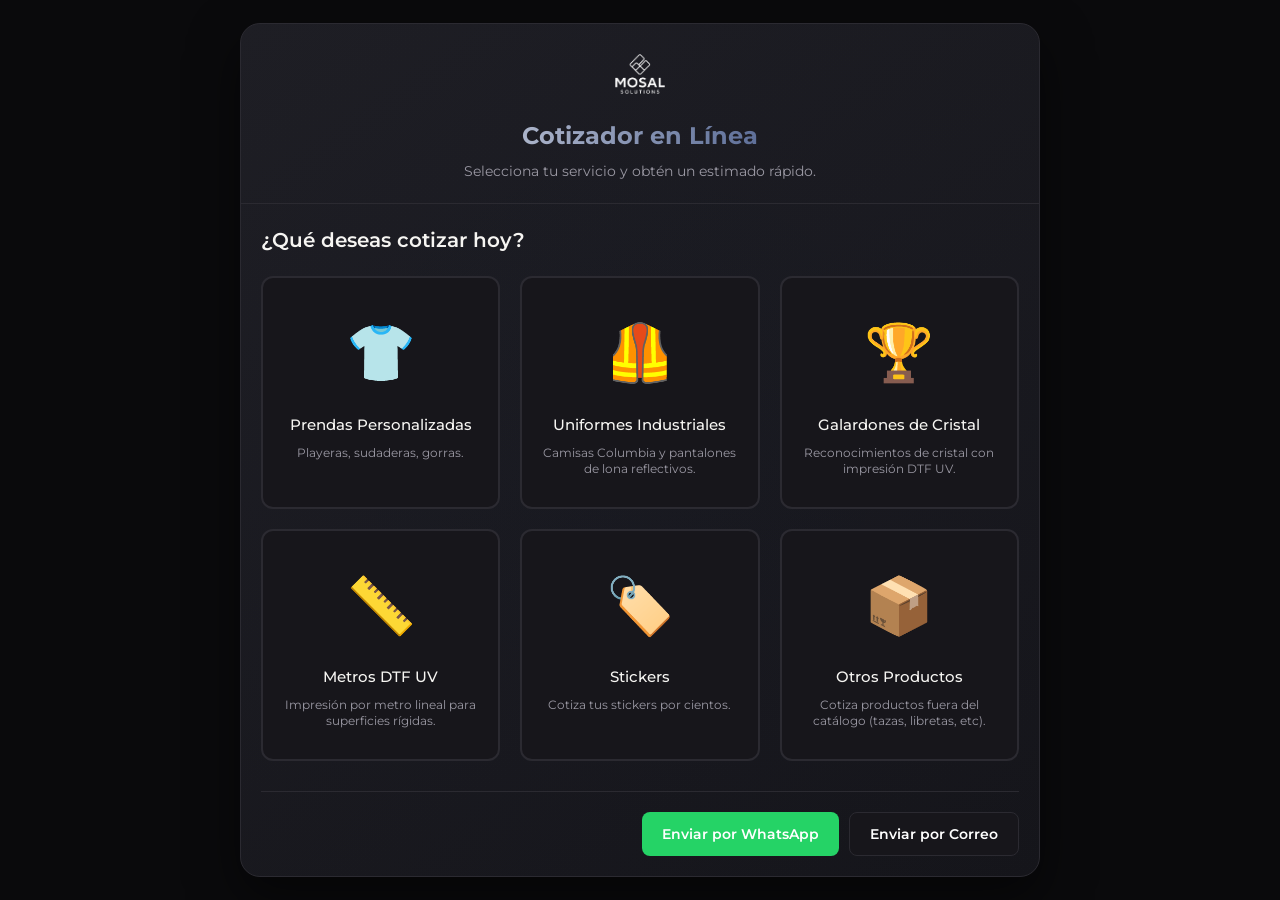
==== index.html @ fbaace66 "Rename cotizador to index for GitHub Pages" ====
<!DOCTYPE html>
<html lang="es">
<head>
    <meta charset="UTF-8">
    <meta name="viewport" content="width=device-width, initial-scale=1.0">
    <title>Cotizador Mosal | Personalización y Servicios</title>
    <link rel="preconnect" href="https://fonts.googleapis.com">
    <link rel="preconnect" href="https://fonts.gstatic.com" crossorigin>
    <link href="https://fonts.googleapis.com/css2?family=Montserrat:wght@300;400;500;600;700&display=swap" rel="stylesheet">
    <link rel="stylesheet" href="assets/css/cotizador.css">
</head>
<body>
    <div class="mosal-quote-container">
        <!-- HEADER -->
        <header class="mosal-header">
            <img src="logo-full-white mosal.png" alt="Mosal Logo" class="mosal-logo" onerror="this.src='https://via.placeholder.com/150x50?text=MOSAL'">
            <h1>Cotizador en Línea</h1>
            <p>Selecciona tu servicio y obtén un estimado rápido.</p>
        </header>

        <div class="mosal-wizard">
            <!-- Progress Bar -->
            <div class="wizard-progress hidden" id="progressContainer">
                <div class="progress-bar">
                    <div class="progress-fill" id="progressFill"></div>
                </div>
                <div class="progress-steps" id="progressSteps">
                    <!-- Dinámicamente llenado por JS -->
                </div>
            </div>

            <main class="wizard-content">
                <!-- STEP 0: Categoría Principal -->
                <section class="wizard-step active" id="step_category" data-step-id="0">
                    <h2>¿Qué deseas cotizar hoy?</h2>
                    
                    <div class="cards-grid category-grid">
                        <div class="card-option category-card" data-category="prendas">
                            <span class="card-icon">👕</span>
                            <h3>Prendas Personalizadas</h3>
                            <p class="tooltip">Playeras, sudaderas, gorras.</p>
                        </div>
                        <div class="card-option category-card" data-category="uniformes">
                            <span class="card-icon">🦺</span>
                            <h3>Uniformes Industriales</h3>
                            <p class="tooltip">Camisas Columbia y pantalones de lona reflectivos.</p>
                        </div>
                        <div class="card-option category-card" data-category="galardones">
                            <span class="card-icon">🏆</span>
                            <h3>Galardones de Cristal</h3>
                            <p class="tooltip">Reconocimientos de cristal con impresión DTF UV.</p>
                        </div>
                        <div class="card-option category-card" data-category="dtf_uv">
                            <span class="card-icon">📏</span>
                            <h3>Metros DTF UV</h3>
                            <p class="tooltip">Impresión por metro lineal para superficies rígidas.</p>
                        </div>
                        <div class="card-option category-card" data-category="stickers">
                            <span class="card-icon">🏷️</span>
                            <h3>Stickers</h3>
                            <p class="tooltip">Cotiza tus stickers por cientos.</p>
                        </div>
                        <div class="card-option category-card" data-category="otros">
                            <span class="card-icon">📦</span>
                            <h3>Otros Productos</h3>
                            <p class="tooltip">Cotiza productos fuera del catálogo (tazas, libretas, etc).</p>
                        </div>
                    </div>
                </section>

                <!-- ============================ -->
                <!-- FLUJO PRENDAS -->
                <!-- ============================ -->
                <section class="wizard-step flow-prendas" id="step_prendas_1" data-step-id="1">
                    <h2>1. ¿Qué tipo de prenda buscas?</h2>
                    
                    <div class="form-group">
                        <div class="cards-grid" id="prendaCards">
                            <div class="card-option" data-value="playera" data-base-price="0">
                                <span class="card-icon">👕</span>
                                <h3>Playera / Polo</h3>
                            </div>
                            <div class="card-option" data-value="sudadera" data-base-price="0">
                                <span class="card-icon">🧥</span>
                                <h3>Sudadera</h3>
                            </div>
                            <div class="card-option" data-value="gorra" data-base-price="0">
                                <span class="card-icon">🧢</span>
                                <h3>Gorra</h3>
                            </div>
                        </div>
                    </div>
                </section>

                <section class="wizard-step flow-prendas" id="step_prendas_2" data-step-id="2">
                    <h2>2. Selecciona tu Estilo y Técnica</h2>
                    
                    <div class="form-group">
                        <label>Estilo de Prenda</label>
                        <div class="cards-grid" id="prendasEstilosGrid">
                            <!-- Inyectado via JS -->
                        </div>
                    </div>

                    <div class="form-group">
                        <label>Técnica de Personalización</label>
                        <div class="cards-grid" id="tecnicaCards">
                            <div class="card-option" data-value="dtf" data-tech-price="0">
                                <span class="card-icon">🖨️</span>
                                <h3>DTF</h3>
                            </div>
                            <div class="card-option" data-value="vinil_textil" data-tech-price="0">
                                <span class="card-icon">✂️</span>
                                <h3>Vinil Textil</h3>
                            </div>
                            <div class="card-option" data-value="bordado" data-tech-price="0">
                                <span class="card-icon">🧵</span>
                                <h3>Bordado</h3>
                            </div>
                            <div class="card-option" data-value="sublimacion" data-tech-price="0">
                                <span class="card-icon">🎨</span>
                                <h3>Sublimación</h3>
                            </div>
                        </div>
                    </div>

                    <div class="form-group" id="tamanoDisenoGroup" style="display: none; margin-top: 25px;">
                        <label>Tamaño del Diseño</label>
                        <div class="cards-grid" id="tamanoDisenoCards">
                            <div class="card-option" data-value="10 cm">
                                <span class="card-icon" style="font-size: 1.5rem;">📏</span>
                                <h3>10 cm<br><small style="color:var(--text-muted); font-size: 0.75rem;">Logo Pequeño</small></h3>
                            </div>
                            <div class="card-option" data-value="15 - 20 cm">
                                <span class="card-icon" style="font-size: 1.5rem;">📐</span>
                                <h3>15 - 20 cm<br><small style="color:var(--text-muted); font-size: 0.75rem;">Mediano</small></h3>
                            </div>
                            <div class="card-option" data-value="25 cm">
                                <span class="card-icon" style="font-size: 1.5rem;">🖼️</span>
                                <h3>25 cm<br><small style="color:var(--text-muted); font-size: 0.75rem;">Grande</small></h3>
                            </div>
                        </div>
                    </div>
                </section>

                <section class="wizard-step flow-prendas" id="step_prendas_3" data-step-id="3">
                    <h2>3. Detalles y Cantidades</h2>
                    
                    <!-- Contenedor dinámico de Tabla de Tallas -->
                    <div id="sizeChartContainer" style="display: none; margin-bottom: 20px; text-align: center;">
                        <img id="sizeChartImg" src="" alt="Tabla de Tallas" style="max-width: 100%; border-radius: 8px; box-shadow: 0 4px 12px rgba(0,0,0,0.1);">
                    </div>
                    
                    <div class="form-group">
                        <label>Color Base de la Prenda</label>
                        <div class="color-picker-grid" id="colorPicker">
                            <div class="color-option" data-color="Blanco" style="background-color: #ffffff; border: 1px solid #ddd;"></div>
                            <div class="color-option" data-color="Negro" style="background-color: #000000;"></div>
                            <div class="color-option" data-color="Gris" style="background-color: #808080;"></div>
                            <div class="color-option" data-color="Azul Marino" style="background-color: #000080;"></div>
                            <div class="color-option" data-color="Rojo" style="background-color: #ff0000;"></div>
                        </div>
                        <p class="selected-color-text">Color seleccionado: <strong id="selectedColorDisplay">Ninguno</strong></p>
                    </div>

                    <div class="form-group">
                        <label>Cantidades por Talla</label>
                        <div class="sizes-grid">
                            <div class="size-input">
                                <span>XS</span>
                                <input type="number" min="0" class="qty-input" data-size="XS" value="0">
                            </div>
                            <div class="size-input">
                                <span>S</span>
                                <input type="number" min="0" class="qty-input" data-size="S" value="0">
                            </div>
                            <div class="size-input">
                                <span>M</span>
                                <input type="number" min="0" class="qty-input" data-size="M" value="0">
                            </div>
                            <div class="size-input">
                                <span>L</span>
                                <input type="number" min="0" class="qty-input" data-size="L" value="0">
                            </div>
                            <div class="size-input">
                                <span>XL</span>
                                <input type="number" min="0" class="qty-input" data-size="XL" value="0">
                            </div>
                            <div class="size-input">
                                <span>XXL</span>
                                <input type="number" min="0" class="qty-input" data-size="XXL" value="0">
                            </div>
                            <div class="size-input">
                                <span>3XL</span>
                                <input type="number" min="0" class="qty-input" data-size="3XL" value="0">
                            </div>
                        </div>
                        <div class="total-qty-display">
                            Total de prendas: <strong id="totalQty">0</strong>
                        </div>
                    </div>
                </section>

                <!-- ============================ -->
                <!-- FLUJO UNIFORMES -->
                <!-- ============================ -->
                <section class="wizard-step flow-uniformes" id="step_uniformes_1" data-step-id="1">
                    <h2>1. ¿Qué uniforme industrial necesitas?</h2>
                    
                    <div class="form-group">
                        <label>Tipo de Prenda</label>
                        <div class="cards-grid" id="uniformeCards">
                            <div class="card-option catalog-card" data-ref="CAMISA_CORTA" data-price="245" data-desc="Manga Corta">
                                <div class="catalog-img-wrapper">
                                    <img src="assets/mockups/uniformes_temp/UNI_C_CORTA.png" alt="Camisa Corta" loading="lazy">
                                </div>
                                <h3>Camisa Columbia</h3><p class="tooltip">Manga Corta (Tallas Especiales +Q)</p><strong class="price-tag">Q245</strong>
                            </div>
                            <div class="card-option catalog-card" data-ref="CAMISA_LARGA" data-price="255" data-desc="Manga Larga">
                                <div class="catalog-img-wrapper">
                                    <img src="assets/mockups/uniformes_temp/UNI_C_LARGA.png" alt="Camisa Larga" loading="lazy">
                                </div>
                                <h3>Camisa Columbia</h3><p class="tooltip">Manga Larga (Tallas Especiales +Q)</p><strong class="price-tag">Q255</strong>
                            </div>
                            <div class="card-option catalog-card" data-ref="PANTALON_1" data-price="235" data-desc="1 Cinta Reflectiva">
                                <div class="catalog-img-wrapper">
                                    <img src="assets/mockups/uniformes_temp/UNI_P_1.jpeg" alt="Pantalón 1 Cinta" loading="lazy">
                                </div>
                                <h3>Pantalón Lona</h3><p class="tooltip">1 Cinta Reflectiva (Tallas 28-40)</p><strong class="price-tag">Q235</strong>
                            </div>
                            <div class="card-option catalog-card" data-ref="PANTALON_2" data-price="245" data-desc="2 Cintas Reflectivas">
                                <div class="catalog-img-wrapper">
                                    <img src="assets/mockups/uniformes_temp/UNI_P_2.jpeg" alt="Pantalón 2 Cintas" loading="lazy">
                                </div>
                                <h3>Pantalón Lona</h3><p class="tooltip">2 Cintas Reflectivas (Tallas 28-40)</p><strong class="price-tag">Q245</strong>
                            </div>
                        </div>
                    </div>
                </section>

                <section class="wizard-step flow-uniformes" id="step_uniformes_2" data-step-id="2">
                    <h2>2. Personalización y Reflectivo</h2>
                    <div class="form-group">
                        <label>Técnica de Personalización</label>
                        <div class="cards-grid" id="uniTecnicaCards">
                            <div class="card-option" data-value="bordado" data-tech-price="0">
                                <span class="card-icon">🧵</span>
                                <h3>Bordado</h3>
                            </div>
                            <div class="card-option" data-value="vinil_textil" data-tech-price="0">
                                <span class="card-icon">✂️</span>
                                <h3>Vinil Textil</h3>
                            </div>
                            <div class="card-option" data-value="dtf_textil" data-tech-price="0">
                                <span class="card-icon">🖨️</span>
                                <h3>DTF Textil</h3>
                            </div>
                        </div>
                    </div>
                    <div class="form-group">
                        <label>Grosor del Reflectivo Textil</label>
                        <div class="cards-grid" id="uniReflectivoCards">
                            <div class="card-option selected" data-value="1_pulgada" data-tech-price="0">
                                <span class="card-icon">📏</span>
                                <h3>1 Pulgada</h3>
                            </div>
                            <div class="card-option" data-value="2_pulgadas" data-tech-price="0">
                                <span class="card-icon">📏</span>
                                <h3>2 Pulgadas</h3>
                            </div>
                        </div>
                    </div>
                </section>

                <section class="wizard-step flow-uniformes" id="step_uniformes_3" data-step-id="3">
                    <h2>3. Color y Tallas</h2>
                    <div class="form-group" id="uniColorGroup">
                        <label>Color Base (Solo Camisas)</label>
                        <div class="color-picker-grid" id="uniColorPicker">
                            <div class="color-option" data-color="Negro" style="background-color: #000000;"></div>
                            <div class="color-option" data-color="Gris" style="background-color: #808080;"></div>
                            <div class="color-option" data-color="Azul Marino" style="background-color: #000080;"></div>
                            <div class="color-option" data-color="Blanco" style="background-color: #ffffff; border: 1px solid #ddd;"></div>
                        </div>
                        <p class="selected-color-text">Color seleccionado: <strong id="uniSelectedColorDisplay">Ninguno</strong></p>
                    </div>

                    <div class="form-group">
                        <label>Cantidades por Talla</label>
                        <div class="sizes-grid" id="uniSizesGrid">
                            <!-- Inyectado via JS dependiendo si es Camisa o Pantalon -->
                        </div>
                        <div class="total-qty-display">
                            Total de prendas: <strong id="uniTotalQty">0</strong>
                        </div>
                    </div>
                </section>

                <!-- ============================ -->
                <!-- FLUJO GALARDONES -->
                <!-- ============================ -->
                <section class="wizard-step flow-galardones" id="step_galardones_1" data-step-id="1">
                    <h2>1. Selecciona tu Galardón</h2>
                    <p class="step-subtitle">Todos los galardones son de Cristal y se trabajan con técnica DTF UV.</p>
                    
                    <div class="form-group">
                        <label>Catálogo (Haz scroll para ver más)</label>
                        <div class="cards-grid" id="galardonesCards" style="max-height: 350px; overflow-y: auto; align-items: start;">
                            <!-- ITEM -->
                            <div class="card-option catalog-card" data-ref="X20S" data-price="285" data-desc="8 cm x 26 cm">
                                <div class="catalog-img-wrapper">
                                    <img src="assets/mockups/X20S.jpeg" alt="Galardón X20S" loading="lazy">
                                </div>
                                <h3>Mod. X20S</h3><p class="tooltip">8 x 26 cm</p><strong class="price-tag">Q285</strong>
                            </div>
                            <div class="card-option catalog-card" data-ref="X20L" data-price="325" data-desc="7.5 cm x 31 cm">
                                <div class="catalog-img-wrapper">
                                    <img src="assets/mockups/X20L.jpeg" alt="Galardón X20L" loading="lazy">
                                </div>
                                <h3>Mod. X20L</h3><p class="tooltip">7.5 x 31 cm</p><strong class="price-tag">Q325</strong>
                            </div>
                            <div class="card-option catalog-card" data-ref="SH5" data-price="255" data-desc="7 cm x 24 cm">
                                <div class="catalog-img-wrapper">
                                    <img src="assets/mockups/SH5.jpeg" alt="Galardón SH5" loading="lazy">
                                </div>
                                <h3>Mod. SH5</h3><p class="tooltip">7 x 24 cm</p><strong class="price-tag">Q255</strong>
                            </div>
                            <div class="card-option catalog-card" data-ref="X10" data-price="295" data-desc="9 cm x 28 cm">
                                <div class="catalog-img-wrapper">
                                    <img src="assets/mockups/X10.jpeg" alt="Galardón X10" loading="lazy">
                                </div>
                                <h3>Mod. X10</h3><p class="tooltip">9 x 28 cm</p><strong class="price-tag">Q295</strong>
                            </div>
                            <div class="card-option catalog-card" data-ref="AB333" data-price="295" data-desc="15 cm x 25 cm">
                                <div class="catalog-img-wrapper">
                                    <img src="assets/mockups/AB333.jpeg" alt="Galardón AB333" loading="lazy">
                                </div>
                                <h3>Mod. AB333</h3><p class="tooltip">15 x 25 cm</p><strong class="price-tag">Q295</strong>
                            </div>
                            <div class="card-option catalog-card" data-ref="C2151" data-price="275" data-desc="16 cm x 18 cm">
                                <div class="catalog-img-wrapper">
                                    <img src="assets/mockups/C2151.jpeg" alt="Galardón C2151" loading="lazy">
                                </div>
                                <h3>Mod. C2151</h3><p class="tooltip">16 x 18 cm</p><strong class="price-tag">Q275</strong>
                            </div>
                            <div class="card-option catalog-card" data-ref="AB8" data-price="275" data-desc="16.5 cm x 24 cm">
                                <div class="catalog-img-wrapper">
                                    <img src="assets/mockups/AB8.jpeg" alt="Galardón AB8" loading="lazy">
                                </div>
                                <h3>Mod. AB8</h3><p class="tooltip">16.5 x 24 cm</p><strong class="price-tag">Q275</strong>
                            </div>
                            <div class="card-option catalog-card" data-ref="X5" data-price="245" data-desc="16 cm x 23 cm">
                                <div class="catalog-img-wrapper">
                                    <img src="assets/mockups/X5.jpeg" alt="Galardón X5" loading="lazy">
                                </div>
                                <h3>Mod. X5</h3><p class="tooltip">16 x 23 cm</p><strong class="price-tag">Q245</strong>
                            </div>
                            <div class="card-option catalog-card" data-ref="P58" data-price="160" data-desc="11.5 cm x 16.5 cm">
                                <div class="catalog-img-wrapper">
                                    <img src="assets/mockups/P58.jpeg" alt="Galardón P58" loading="lazy">
                                </div>
                                <h3>Mod. P58</h3><p class="tooltip">11.5 x 16.5 cm</p><strong class="price-tag">Q160</strong>
                            </div>
                            <div class="card-option catalog-card" data-ref="P39" data-price="160" data-desc="11 cm x 17 cm">
                                <div class="catalog-img-wrapper">
                                    <img src="assets/mockups/P39.jpeg" alt="Galardón P39" loading="lazy">
                                </div>
                                <h3>Mod. P39</h3><p class="tooltip">11 x 17 cm</p><strong class="price-tag">Q160</strong>
                            </div>
                            <div class="card-option catalog-card" data-ref="H1" data-price="205" data-desc="15.5 cm x 18.5 cm">
                                <div class="catalog-img-wrapper">
                                    <img src="assets/mockups/H1.jpeg" alt="Galardón H1" loading="lazy">
                                </div>
                                <h3>Mod. H1</h3><p class="tooltip">15.5 x 18.5 cm</p><strong class="price-tag">Q205</strong>
                            </div>
                            <div class="card-option catalog-card" data-ref="GX8" data-price="255" data-desc="18 cm x 21 cm">
                                <div class="catalog-img-wrapper">
                                    <img src="assets/mockups/GX8.jpeg" alt="Galardón GX8" loading="lazy">
                                </div>
                                <h3>Mod. GX8</h3><p class="tooltip">18 x 21 cm</p><strong class="price-tag">Q255</strong>
                            </div>
                            <div class="card-option catalog-card" data-ref="H023" data-price="225" data-desc="13.5 cm x 21 cm">
                                <div class="catalog-img-wrapper">
                                    <img src="assets/mockups/H023.jpeg" alt="Galardón H023" loading="lazy">
                                </div>
                                <h3>Mod. H023</h3><p class="tooltip">13.5 x 21 cm</p><strong class="price-tag">Q225</strong>
                            </div>
                            <div class="card-option catalog-card" data-ref="WM58" data-price="225" data-desc="13.5 cm x 21 cm">
                                <div class="catalog-img-wrapper">
                                    <img src="assets/mockups/WM58.jpeg" alt="Galardón WM58" loading="lazy">
                                </div>
                                <h3>Mod. WM58</h3><p class="tooltip">13.5 x 21 cm</p><strong class="price-tag">Q225</strong>
                            </div>
                            <div class="card-option catalog-card" data-ref="WN1" data-price="225" data-desc="13.5 cm x 21 cm (caja indiv.)">
                                <div class="catalog-img-wrapper">
                                    <img src="assets/mockups/WN1.jpeg" alt="Galardón WN1" loading="lazy">
                                </div>
                                <h3>Mod. WN1</h3><p class="tooltip">13.5 x 21 cm (caja indiv.)</p><strong class="price-tag">Q225</strong>
                            </div>
                            <div class="card-option catalog-card" data-ref="X11" data-price="275" data-desc="17.5 cm x 20.5 cm">
                                <div class="catalog-img-wrapper">
                                    <img src="assets/mockups/X11.jpeg" alt="Galardón X11" loading="lazy">
                                </div>
                                <h3>Mod. X11</h3><p class="tooltip">17.5 x 20.5 cm</p><strong class="price-tag">Q275</strong>
                            </div>
                            <div class="card-option catalog-card" data-ref="HA2" data-price="275" data-desc="16.5 cm x 24.5 cm">
                                <div class="catalog-img-wrapper">
                                    <img src="assets/mockups/HA2.jpeg" alt="Galardón HA2" loading="lazy">
                                </div>
                                <h3>Mod. HA2</h3><p class="tooltip">16.5 x 24.5 cm</p><strong class="price-tag">Q275</strong>
                            </div>
                            <div class="card-option catalog-card" data-ref="H23" data-price="225" data-desc="14 cm x 21 cm">
                                <div class="catalog-img-wrapper">
                                    <img src="assets/mockups/H23.jpeg" alt="Galardón H23" loading="lazy">
                                </div>
                                <h3>Mod. H23</h3><p class="tooltip">14 x 21 cm</p><strong class="price-tag">Q225</strong>
                            </div>
                            <div class="card-option catalog-card" data-ref="H34" data-price="225" data-desc="13 cm x 20.5 cm">
                                <div class="catalog-img-wrapper">
                                    <img src="assets/mockups/H34.jpeg" alt="Galardón H34" loading="lazy">
                                </div>
                                <h3>Mod. H34</h3><p class="tooltip">13 x 20.5 cm</p><strong class="price-tag">Q225</strong>
                            </div>
                            <div class="card-option catalog-card" data-ref="X1" data-price="215" data-desc="9 cm x 23 cm">
                                <div class="catalog-img-wrapper">
                                    <img src="assets/mockups/X1.png" alt="Galardón X1" loading="lazy">
                                </div>
                                <h3>Mod. X1</h3><p class="tooltip">9 x 23 cm</p><strong class="price-tag">Q215</strong>
                            </div>
                        </div>
                    </div>
                </section>

                <section class="wizard-step flow-galardones" id="step_galardones_2" data-step-id="2">
                    <h2>2. Cantidad</h2>
                    
                    <div class="form-group">
                        <label>Cantidad (Unidades)</label>
                        <div class="sizes-grid">
                            <div class="size-input" style="grid-column: span 2;">
                                <span>Total</span>
                                <input type="number" min="1" id="galardonesQty" value="1" style="font-size: 1.5rem;">
                            </div>
                        </div>
                    </div>
                </section>

                <!-- ============================ -->
                <!-- FLUJO METROS DTF UV -->
                <!-- ============================ -->
                <section class="wizard-step flow-dtf" id="step_dtf_1" data-step-id="1">
                    <h2>1. Detalles de Impresión DTF UV</h2>
                    
                    <div class="form-group">
                        <label>Ancho del Rollo</label>
                        <div class="cards-grid" id="dtfWidthCards">
                            <div class="card-option selected" data-value="28cm" data-base-price="120">
                                <span class="card-icon">📏</span>
                                <h3>28 cm</h3>
                                <p class="tooltip">Ancho estándar de la máquina DTF UV / Textil.</p>
                            </div>
                        </div>
                    </div>

                    <div class="form-group">
                        <label>Cantidad de Metros Lineales</label>
                        <div class="sizes-grid">
                            <div class="size-input" style="grid-column: span 2;">
                                <span>Metros</span>
                                <input type="number" min="0.5" step="0.5" id="dtfQty" value="1" style="font-size: 1.5rem;">
                            </div>
                        </div>
                        <p class="step-subtitle" style="margin-top:10px;">Puedes usar decimales, ej. 1.5 metros.</p>
                    </div>
                </section>

                <!-- Paso de Stickers -->
                <section class="wizard-step flow-stickers" id="step_stickers_1" data-step-id="1">
                    <h2>1. Cotización de Stickers</h2>
                    <p class="step-subtitle">Los precios mostrados son por cada ciento (100 unidades).</p>
                    <div class="form-group">
                        <label>Medida (cm)</label>
                        <select id="stickerSize" style="width: 100%; padding: 12px; background: rgba(0,0,0,0.2); border: 1px solid var(--border-color); color: white; border-radius: var(--radius-sm);">
                            <option value="" disabled selected>Selecciona una medida</option>
                            <option value="3x3" data-price="35">3 x 3 cm - Q35</option>
                            <option value="4x4" data-price="40">4 x 4 cm - Q40</option>
                            <option value="5x5" data-price="60">5 x 5 cm - Q60</option>
                            <option value="6x6" data-price="90">6 x 6 cm - Q90</option>
                            <option value="7x7" data-price="120">7 x 7 cm - Q120</option>
                            <option value="8x8" data-price="150">8 x 8 cm - Q150</option>
                            <option value="9x9" data-price="186">9 x 9 cm - Q186</option>
                            <option value="10x10" data-price="215">10 x 10 cm - Q215</option>
                        </select>
                    </div>
                    <div class="form-group">
                        <label>Cantidad (en Cientos)</label>
                        <p class="step-subtitle">Ej. 2 = 200 stickers</p>
                        <input type="number" id="stickerQty" min="1" value="1" style="width: 100%; padding: 12px; background: rgba(0,0,0,0.2); border: 1px solid var(--border-color); color: white; border-radius: var(--radius-sm);">
                    </div>
                </section>

                <!-- Paso de Otros Productos -->
                <section class="wizard-step flow-otros" id="step_otros_1" data-step-id="1">
                    <h2>1. ¿Qué estás buscando?</h2>
                    <p class="step-subtitle">Déjanos saber qué otro producto te interesa (ej. pachones, tazas, libretas, lapiceros) y cantidades aproximadas. Si cuentas con el diseño, adjúntalo en el siguiente paso.</p>
                    <div class="form-group">
                        <textarea id="otrosText" rows="5" style="width: 100%; padding: 12px; background: rgba(0,0,0,0.2); border: 1px solid var(--border-color); color: white; border-radius: var(--radius-sm); resize: vertical;" placeholder="Describe tu necesidad aquí..."></textarea>
                    </div>
                </section>

                <!-- ============================ -->
                <!-- PASOS COMPARTIDOS -->
                <!-- ============================ -->
                <!-- STEP 3: Diseño (Aplica para todos) -->
                <section class="wizard-step shared-step" id="step_design" data-step-id="3">
                    <h2>Diseño y Arte</h2>
                    <p class="step-subtitle">Formatos aceptados: PNG, PDF, AI, PSD, SVG</p>
                    
                    <div class="dropzone" id="dropzone">
                        <div class="dropzone-content">
                            <span class="upload-icon">📁</span>
                            <p>Arrastra y suelta tu archivo aquí</p>
                            <p class="separator">o</p>
                            <button type="button" class="btn-secondary" id="browseBtn">Explorar archivos</button>
                            <input type="file" id="fileInput" accept=".png,.pdf,.ai,.psd,.svg" hidden>
                        </div>
                    </div>
                    <div id="filePreview" class="file-preview hidden">
                        <div class="file-info">
                            <span class="file-name" id="fileName">nombre_archivo.png</span>
                            <span class="file-size" id="fileSize">2.5 MB</span>
                        </div>
                        <button type="button" class="btn-remove-file" id="removeFileBtn">✕</button>
                    </div>
                </section>

                <!-- STEP 4: Resumen y Estimado -->
                <section class="wizard-step shared-step" id="step_summary" data-step-id="4">
                    <h2>Resumen de Cotización</h2>
                    <div class="summary-panel" id="summaryPanelContainer">
                        <!-- Inyectado por JS -->
                    </div>
                </section>

                <!-- STEP 5: Datos de Contacto -->
                <section class="wizard-step shared-step" id="step_contact" data-step-id="5">
                    <h2>Tus Datos</h2>
                    <div class="contact-form">
                        <div class="input-group">
                            <label for="userName">Nombre Completo</label>
                            <input type="text" id="userName" placeholder="Ej. Juan Pérez" required>
                        </div>
                        <div class="input-group">
                            <label for="userPhone">Teléfono / WhatsApp</label>
                            <input type="tel" id="userPhone" placeholder="Ej. 5555 5555" required>
                        </div>
                        <div class="input-group">
                            <label for="userEmail">Correo Electrónico</label>
                            <input type="email" id="userEmail" placeholder="ejemplo@correo.com" required>
                        </div>
                        <div class="input-group">
                            <label for="userNotes">Especificaciones adicionales (Opcional)</label>
                            <textarea id="userNotes" rows="3" placeholder="Ej. El logo debe ir en el pecho lado izquierdo..."></textarea>
                        </div>
                    </div>
                </section>
            </main>

            <!-- Navigation Buttons -->
            <footer class="wizard-footer">
                <button class="btn-nav btn-prev hidden" id="btnPrev">Anterior</button>
                <div class="nav-right">
                    <button class="btn-nav btn-next hidden" id="btnNext">Siguiente</button>
                    <button class="btn-action btn-whatsapp hidden" id="btnWhatsapp">Enviar por WhatsApp</button>
                    <button class="btn-action btn-email hidden" id="btnEmail">Enviar por Correo</button>
                </div>
            </footer>
        </div>
    </div>
    <script src="assets/js/cotizador.js"></script>
</body>
</html>
---- assets/css/cotizador.css ----
/* Mosal Quote Form Styles */
:root {
    --primary-color: #0A2463; /* Azul Marino (Laser) */
    --primary-hover: #061744;
    --secondary-color: #232228; /* Ink-3 */
    --accent-color: #ff0055;
    --bg-dark: #0A0A0C; /* Ink */
    --bg-card: #17161B; /* Ink-2 */
    --border-color: #2B2A31; /* Ink-border */
    --text-main: #F6F5F2;
    --text-muted: #9A98A3;
    --success-color: #00e676;
    --error-color: #ff3d00;
    
    --radius-sm: 8px;
    --radius-md: 12px;
    --radius-lg: 20px;
    
    --transition: all 0.3s cubic-bezier(0.4, 0, 0.2, 1);
}

* {
    box-sizing: border-box;
    margin: 0;
    padding: 0;
}

body {
    font-family: 'Montserrat', sans-serif;
    background-color: var(--bg-dark);
    color: var(--text-main);
    line-height: 1.6;
    min-height: 100vh;
    display: flex;
    justify-content: center;
    align-items: center;
    padding: 20px;
}

/* Container */
.mosal-quote-container {
    max-width: 800px;
    width: 100%;
    background: linear-gradient(145deg, #1e1e24 0%, #15151a 100%);
    border-radius: var(--radius-lg);
    box-shadow: 0 20px 50px rgba(0,0,0,0.5);
    border: 1px solid var(--border-color);
    overflow: hidden;
    position: relative;
}

/* Glassmorphism subtle effect */
.mosal-quote-container::before {
    content: '';
    position: absolute;
    top: -50%;
    left: -50%;
    width: 200%;
    height: 200%;
    background: radial-gradient(circle, rgba(10,36,99,0.03) 0%, transparent 60%);
    pointer-events: none;
    z-index: 0;
}

/* Header */
.mosal-header {
    text-align: center;
    padding: 30px 20px 20px;
    position: relative;
    z-index: 1;
    border-bottom: 1px solid var(--border-color);
}

.mosal-logo {
    height: 40px;
    margin-bottom: 15px;
    object-fit: contain;
}

.mosal-header h1 {
    font-size: 1.5rem;
    font-weight: 700;
    margin-bottom: 5px;
    background: linear-gradient(90deg, #fff, var(--primary-color));
    -webkit-background-clip: text;
    background-clip: text;
    -webkit-text-fill-color: transparent;
}

.mosal-header p {
    color: var(--text-muted);
    font-size: 0.9rem;
}

/* Wizard */
.mosal-wizard {
    padding: 20px;
    position: relative;
    z-index: 1;
}

/* Progress */
.wizard-progress {
    margin-bottom: 30px;
    position: relative;
}

.progress-bar {
    height: 4px;
    background-color: rgba(255,255,255,0.1);
    border-radius: 2px;
    position: absolute;
    top: 50%;
    left: 10%;
    right: 10%;
    transform: translateY(-50%);
    z-index: 1;
}

.progress-fill {
    height: 100%;
    background-color: var(--primary-color);
    width: 0%;
    transition: var(--transition);
    border-radius: 2px;
    box-shadow: 0 0 10px var(--primary-color);
}

.progress-steps {
    display: flex;
    justify-content: space-between;
    position: relative;
    z-index: 2;
}

.step-indicator {
    width: 30px;
    height: 30px;
    border-radius: 50%;
    background-color: var(--secondary-color);
    border: 2px solid var(--border-color);
    display: flex;
    align-items: center;
    justify-content: center;
    font-size: 0.85rem;
    font-weight: 600;
    color: var(--text-muted);
    transition: var(--transition);
}

.step-indicator.active {
    background-color: var(--primary-color);
    border-color: var(--primary-color);
    color: #000;
    box-shadow: 0 0 15px rgba(10, 36, 99, 0.5);
}

.step-indicator.completed {
    background-color: var(--success-color);
    border-color: var(--success-color);
    color: #000;
}

/* Steps Content */
.wizard-content {
    min-height: 350px;
}

.wizard-step {
    display: none;
    animation: fadeIn 0.4s ease forwards;
}

.wizard-step.active {
    display: block;
}

@keyframes fadeIn {
    from { opacity: 0; transform: translateY(10px); }
    to { opacity: 1; transform: translateY(0); }
}

.wizard-step h2 {
    font-size: 1.25rem;
    margin-bottom: 20px;
    font-weight: 600;
}

.step-subtitle {
    color: var(--text-muted);
    font-size: 0.85rem;
    margin-top: -15px;
    margin-bottom: 20px;
}

/* Form Groups */
.form-group {
    margin-bottom: 25px;
}

.form-group label {
    display: block;
    margin-bottom: 12px;
    font-weight: 500;
    color: #e0e0e0;
}

/* Cards Grid (Radio alternative) */
.cards-grid {
    display: grid;
    grid-template-columns: repeat(auto-fit, minmax(140px, 1fr));
    gap: 15px;
}

.card-option {
    background-color: var(--bg-card);
    border: 2px solid var(--border-color);
    border-radius: var(--radius-md);
    padding: 20px 15px;
    text-align: center;
    cursor: pointer;
    transition: var(--transition);
    position: relative;
    overflow: hidden;
}

.card-option:hover {
    border-color: rgba(255,255,255,0.3);
    transform: translateY(-2px);
}

.card-option.selected {
    border-color: var(--primary-color);
    background-color: rgba(0, 229, 255, 0.1);
}

.card-option.selected::after {
    content: '✓';
    position: absolute;
    top: 5px;
    right: 10px;
    color: var(--primary-color);
    font-weight: bold;
}

.card-icon {
    font-size: 2rem;
    display: block;
    margin-bottom: 10px;
}

.card-option h3 {
    font-size: 0.95rem;
    font-weight: 500;
}

.tooltip {
    font-size: 0.75rem;
    color: var(--text-muted);
    margin-top: 8px;
    line-height: 1.3;
}

/* Color Picker */
.color-picker-grid {
    display: flex;
    gap: 12px;
    flex-wrap: wrap;
    margin-bottom: 10px;
}

.color-option {
    width: 40px;
    height: 40px;
    border-radius: 50%;
    cursor: pointer;
    transition: var(--transition);
    border: 2px solid transparent;
}

.color-option:hover {
    transform: scale(1.1);
}

.color-option.selected {
    transform: scale(1.1);
    box-shadow: 0 0 0 2px var(--bg-dark), 0 0 0 4px var(--primary-color);
}

.selected-color-text {
    font-size: 0.85rem;
    color: var(--text-muted);
}

/* Sizes Grid */
.sizes-grid {
    display: grid;
    grid-template-columns: repeat(auto-fit, minmax(80px, 1fr));
    gap: 10px;
    margin-bottom: 15px;
}

.size-input {
    background-color: var(--bg-card);
    border: 1px solid var(--border-color);
    border-radius: var(--radius-sm);
    padding: 10px;
    text-align: center;
}

.size-input span {
    display: block;
    font-size: 0.85rem;
    margin-bottom: 5px;
    font-weight: 600;
}

.size-input input {
    width: 100%;
    background: transparent;
    border: none;
    border-bottom: 1px solid var(--border-color);
    color: white;
    text-align: center;
    font-size: 1rem;
    padding: 5px 0;
}

.size-input input:focus {
    outline: none;
    border-bottom-color: var(--primary-color);
}

.total-qty-display {
    text-align: right;
    font-size: 1rem;
    color: var(--primary-color);
}

/* Dropzone */
.dropzone {
    border: 2px dashed var(--border-color);
    border-radius: var(--radius-md);
    padding: 40px 20px;
    text-align: center;
    background-color: var(--bg-card);
    transition: var(--transition);
    cursor: pointer;
}

.dropzone.dragover {
    border-color: var(--primary-color);
    background-color: rgba(10, 36, 99, 0.05);
}

.upload-icon {
    font-size: 2.5rem;
    display: block;
    margin-bottom: 15px;
}

.separator {
    margin: 10px 0;
    color: var(--text-muted);
    font-size: 0.85rem;
}

.file-preview {
    margin-top: 15px;
    background-color: var(--bg-card);
    padding: 15px;
    border-radius: var(--radius-sm);
    display: flex;
    justify-content: space-between;
    align-items: center;
    border: 1px solid var(--success-color);
}

.file-preview.hidden {
    display: none;
}

.file-info {
    display: flex;
    flex-direction: column;
}

.file-name {
    font-weight: 500;
    font-size: 0.9rem;
    max-width: 200px;
    white-space: nowrap;
    overflow: hidden;
    text-overflow: ellipsis;
}

.file-size {
    font-size: 0.75rem;
    color: var(--text-muted);
}

.btn-remove-file {
    background: none;
    border: none;
    color: var(--error-color);
    cursor: pointer;
    font-size: 1.2rem;
    padding: 5px;
}

/* Summary Panel */
.summary-panel {
    background-color: var(--bg-card);
    border-radius: var(--radius-md);
    padding: 20px;
    border: 1px solid var(--border-color);
}

.summary-row {
    display: flex;
    justify-content: space-between;
    margin-bottom: 12px;
    padding-bottom: 12px;
    border-bottom: 1px solid rgba(255,255,255,0.05);
    font-size: 0.9rem;
}

.summary-row:last-of-type {
    border-bottom: none;
}

.summary-row span {
    color: var(--text-muted);
}

.summary-total {
    margin-top: 20px;
    text-align: center;
    background: linear-gradient(145deg, rgba(10,36,99,0.1) 0%, rgba(0,0,0,0) 100%);
    padding: 20px;
    border-radius: var(--radius-sm);
    border: 1px solid rgba(10,36,99,0.2);
}

.summary-total span {
    display: block;
    font-size: 0.9rem;
    margin-bottom: 5px;
    color: var(--primary-color);
}

.summary-total h3 {
    font-size: 2rem;
    font-weight: 700;
    color: #fff;
    margin-bottom: 10px;
}

.disclaimer {
    font-size: 0.7rem;
    color: var(--text-muted);
}

/* Contact Form */
.contact-form {
    display: flex;
    flex-direction: column;
    gap: 15px;
}

.input-group {
    display: flex;
    flex-direction: column;
}

.input-group label {
    font-size: 0.85rem;
    margin-bottom: 5px;
    color: var(--text-muted);
}

.input-group input,
.input-group textarea {
    background-color: rgba(0,0,0,0.2);
    border: 1px solid var(--border-color);
    border-radius: var(--radius-sm);
    padding: 12px 15px;
    color: #fff;
    font-family: inherit;
    font-size: 0.95rem;
    transition: var(--transition);
}

.input-group input:focus,
.input-group textarea:focus {
    outline: none;
    border-color: var(--primary-color);
    box-shadow: 0 0 0 2px rgba(10, 36, 99, 0.2);
}

.input-error {
    border-color: var(--error-color) !important;
}

/* Footer / Navigation */
.wizard-footer {
    display: flex;
    justify-content: space-between;
    margin-top: 30px;
    padding-top: 20px;
    border-top: 1px solid var(--border-color);
}

.nav-right {
    display: flex;
    gap: 10px;
    margin-left: auto;
}

button {
    font-family: inherit;
    cursor: pointer;
    border: none;
    border-radius: var(--radius-sm);
    font-weight: 600;
    font-size: 0.9rem;
    padding: 12px 24px;
    transition: var(--transition);
}

.btn-nav {
    background-color: var(--bg-card);
    color: #fff;
    border: 1px solid var(--border-color);
}

.btn-nav:hover {
    background-color: rgba(255,255,255,0.1);
}

.btn-nav.btn-next {
    background-color: var(--primary-color);
    color: #000;
    border: none;
}

.btn-nav.btn-next:hover {
    background-color: var(--primary-hover);
    transform: translateY(-2px);
    box-shadow: 0 5px 15px rgba(10, 36, 99, 0.3);
}

.btn-nav:disabled {
    opacity: 0.5;
    cursor: not-allowed;
    transform: none;
    box-shadow: none;
}

.btn-secondary {
    background-color: transparent;
    border: 1px solid var(--primary-color);
    color: var(--primary-color);
    padding: 8px 16px;
}

.btn-secondary:hover {
    background-color: rgba(0, 229, 255, 0.1);
}

.btn-action {
    display: flex;
    align-items: center;
    gap: 8px;
    padding: 12px 20px;
}

.btn-whatsapp {
    background-color: #25D366;
    color: #fff;
}

.btn-whatsapp:hover {
    background-color: #128C7E;
    transform: translateY(-2px);
    box-shadow: 0 5px 15px rgba(37, 211, 102, 0.3);
}

.btn-email {
    background-color: var(--bg-card);
    color: #fff;
    border: 1px solid var(--border-color);
}

.btn-email:hover {
    background-color: rgba(255,255,255,0.1);
}

.hidden {
    display: none !important;
}

/* Responsive */
@media (max-width: 600px) {
    .mosal-quote-container {
        border-radius: 0;
        border: none;
    }
    body {
        padding: 0;
        align-items: flex-start;
    }
    .wizard-footer {
        flex-direction: column-reverse;
        gap: 15px;
    }
    .nav-right {
        margin-left: 0;
        flex-direction: column;
        width: 100%;
    }
    .nav-right button {
        width: 100%;
    }
    .btn-nav.btn-prev {
        width: 100%;
    }
}

/* Category Grid Extensión */
.category-grid {
    grid-template-columns: repeat(auto-fit, minmax(200px, 1fr));
    gap: 20px;
}
.category-grid .card-icon {
    font-size: 3.5rem;
    margin-bottom: 15px;
}
.category-card {
    padding: 30px 20px;
}

/* Catalog Cards */
.catalog-card {
    padding: 15px 10px;
    display: flex;
    flex-direction: column;
    justify-content: center;
}
.catalog-card h3 {
    font-size: 1.1rem;
    color: var(--primary-color);
}
.price-tag {
    display: block;
    margin-top: 10px;
    font-size: 1.2rem;
    color: #fff;
}

/* Catalog Images */
.catalog-img-wrapper {
    width: 100%;
    height: 140px;
    display: flex;
    justify-content: center;
    align-items: center;
    margin-bottom: 10px;
    overflow: hidden;
    border-radius: 8px;
    background: #fff;
}
.catalog-img-wrapper img {
    max-height: 100%;
    max-width: 100%;
    object-fit: contain;
}
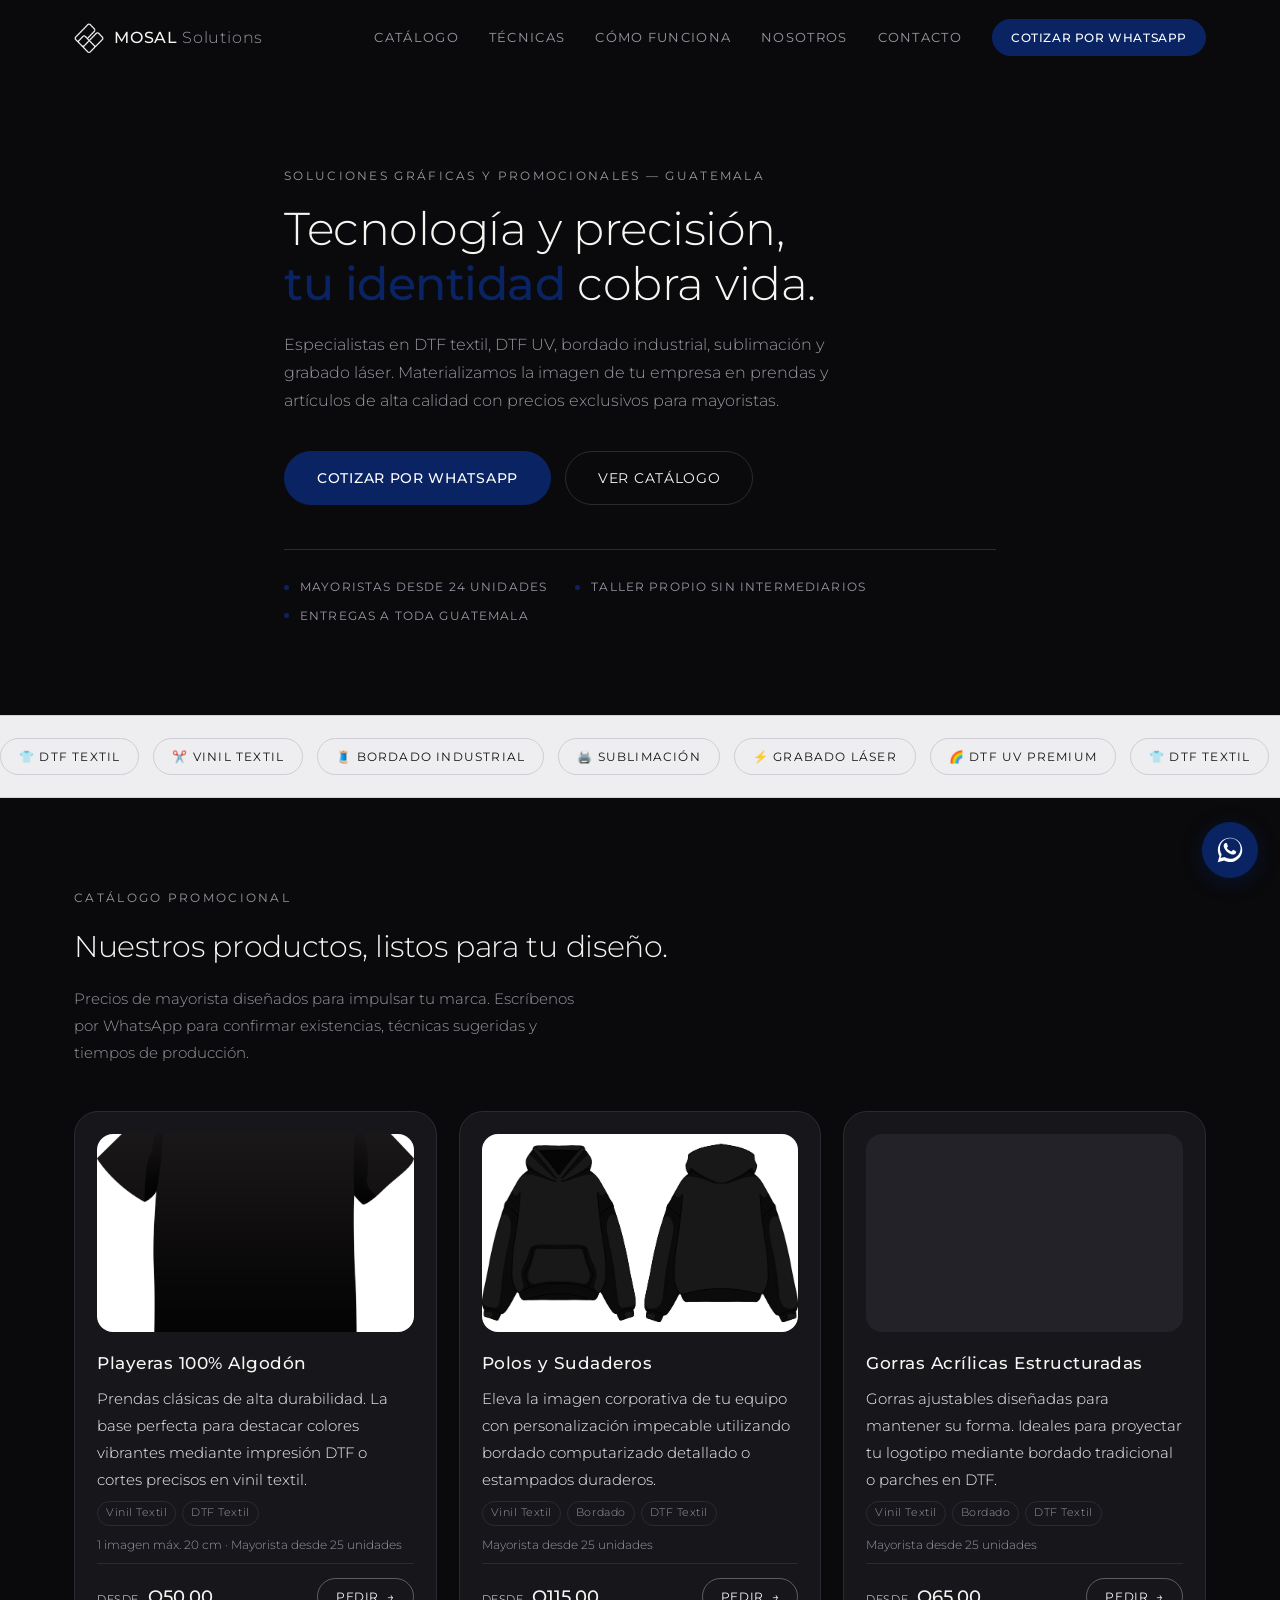
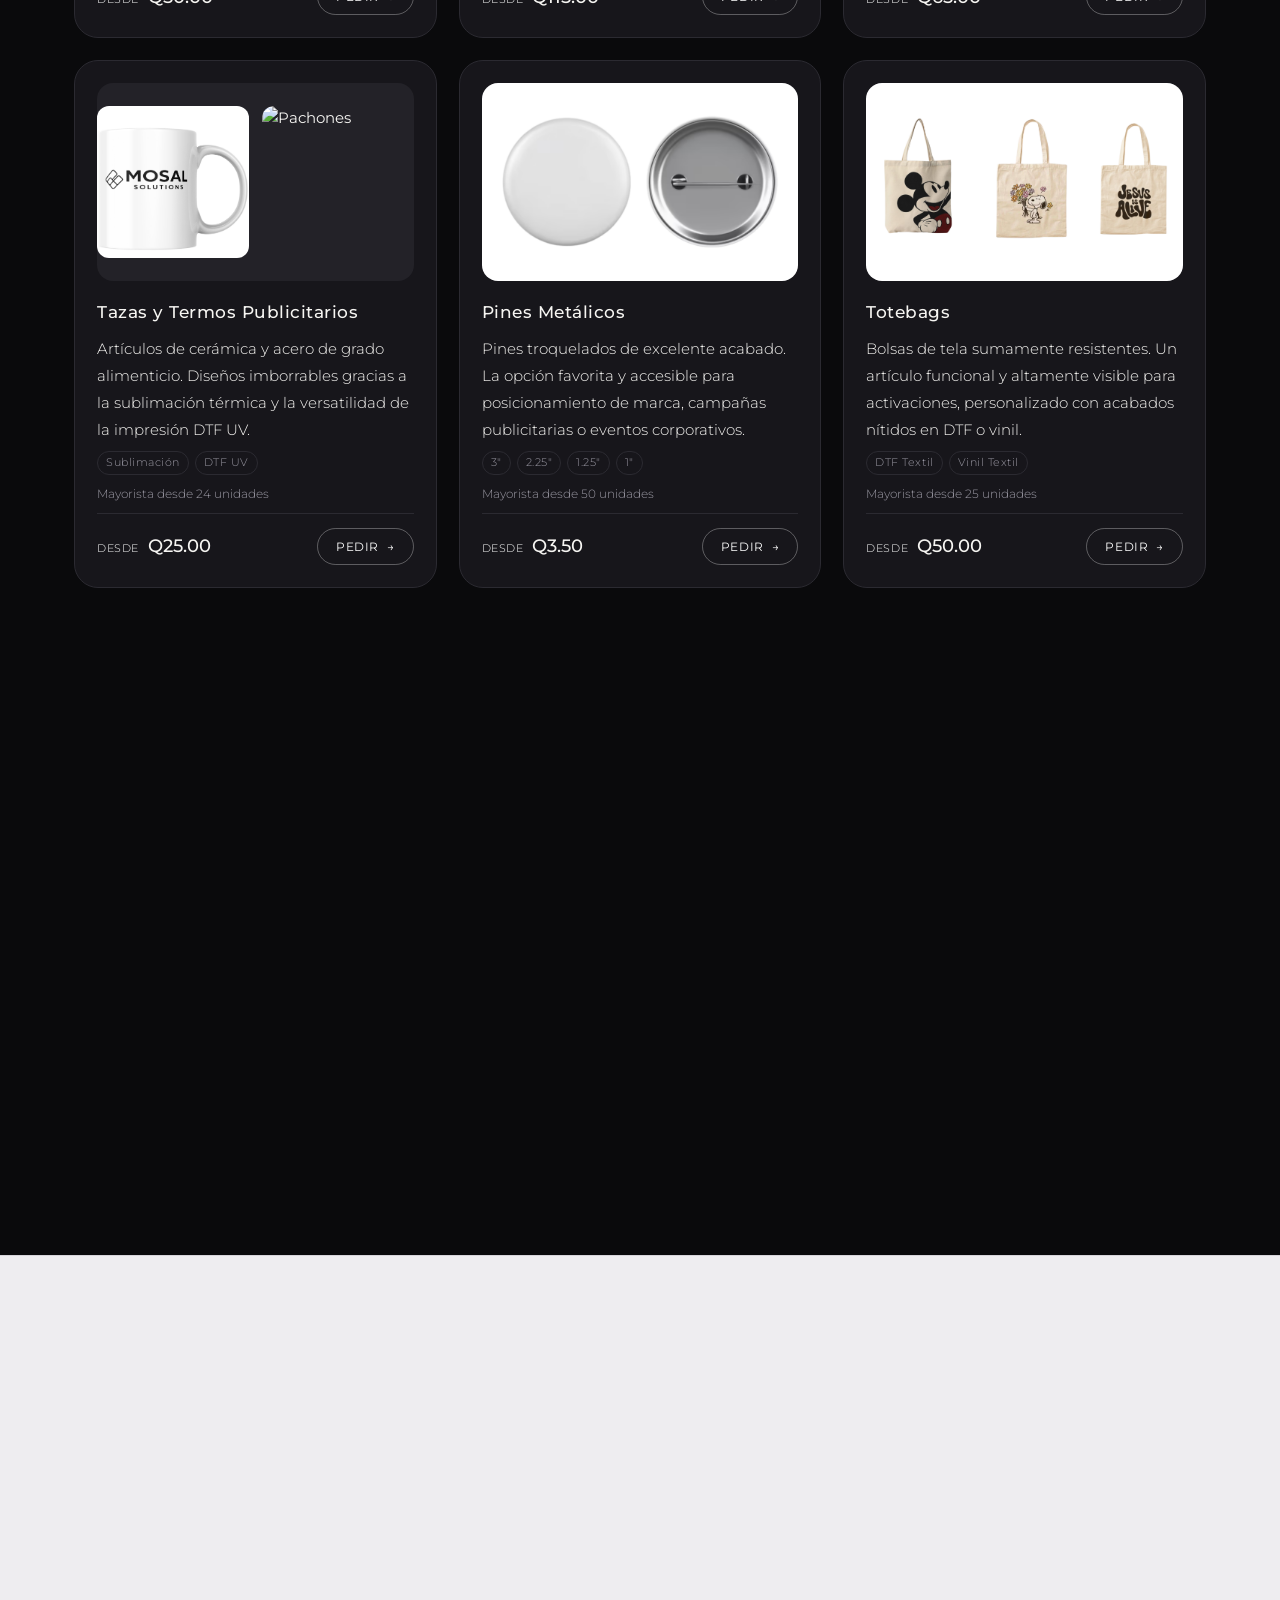
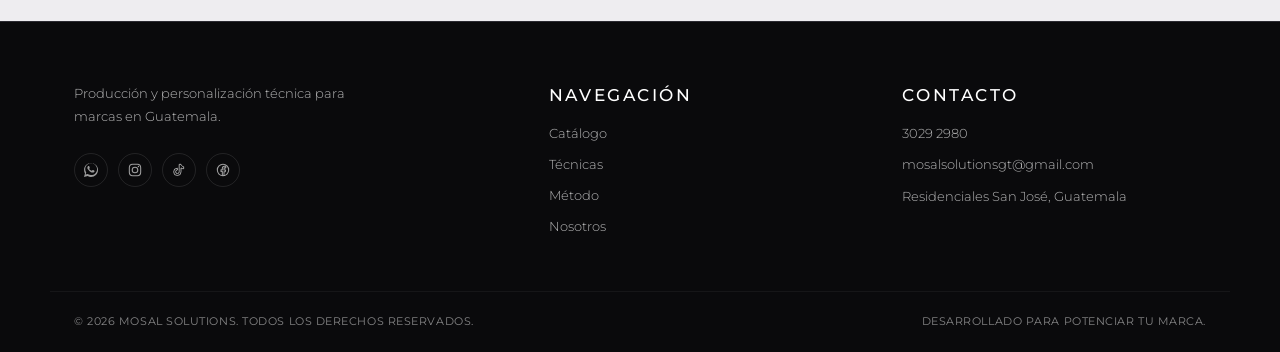
==== commit 4b20ef98: "Unite landing page and cotizador" ====
--- a/index.html
+++ b/index.html
@@ -1,582 +1,772 @@
 <!DOCTYPE html>
-<html lang="es">
+<html lang="es-GT">
 <head>
-    <meta charset="UTF-8">
-    <meta name="viewport" content="width=device-width, initial-scale=1.0">
-    <title>Cotizador Mosal | Personalización y Servicios</title>
-    <link rel="preconnect" href="https://fonts.googleapis.com">
-    <link rel="preconnect" href="https://fonts.gstatic.com" crossorigin>
-    <link href="https://fonts.googleapis.com/css2?family=Montserrat:wght@300;400;500;600;700&display=swap" rel="stylesheet">
-    <link rel="stylesheet" href="assets/css/cotizador.css">
+  <meta charset="UTF-8">
+  <meta name="viewport" content="width=device-width, initial-scale=1.0">
+  <title>Mosal Solutions | Personalización Textil y Promocionales en Guatemala</title>
+  <meta name="description" content="Especialistas en DTF textil, DTF UV, bordado, sublimación y grabado láser en Guatemala. Personalizamos playeras, gorras, tazas y más. Cotiza por WhatsApp.">
+  
+  <link rel="canonical" href="https://papaya-blini-5fb8d0.netlify.app/">
+  <link rel="icon" type="image/x-icon" href="favicon.ico">
+  
+  <!-- Metadatos para compartir (Open Graph) -->
+  <meta property="og:type" content="website">
+  <meta property="og:site_name" content="Mosal Solutions">
+  <meta property="og:title" content="Mosal Solutions | Personalización Textil y Promocionales">
+  <meta property="og:description" content="DTF textil, DTF UV, bordado, sublimación y grabado láser. Cotiza en Guatemala por WhatsApp.">
+  <meta property="og:image" content="https://papaya-blini-5fb8d0.netlify.app/images/og-image.jpg">
+  <meta property="og:url" content="https://papaya-blini-5fb8d0.netlify.app/">
+  
+  <!-- FUENTE MONTSERRAT -->
+  <link rel="preconnect" href="https://fonts.googleapis.com">
+  <link rel="preconnect" href="https://fonts.gstatic.com" crossorigin>
+  <link href="https://fonts.googleapis.com/css2?family=Montserrat:wght@200;300;400;500;600&display=swap" rel="stylesheet">
+  
+  <style>
+    /* =========================================================
+       MOSAL SOLUTIONS — Base y Variables unificadas
+       ========================================================= */
+    :root {
+      /* Colores oscuros */
+      --ink:        #0A0A0C;
+      --ink-2:      #17161B;
+      --ink-3:      #232228;
+      --ink-border: #2B2A31;
+      
+      /* Colores claros */
+      --paper:      #EEEDF0;
+      --paper-2:    #E2E0E6;
+      --paper-3:    #CFCDD5;
+      --paper-border: #D6D4DA;
+
+      --text-on-ink:        #F6F5F2;
+      --text-on-ink-muted:  #9A98A3;
+      --text-on-paper:      #131217;
+      --text-on-paper-muted:#5C5A66;
+
+      /* Acentos Azul Marino */
+      --laser:      #0A2463; 
+      --laser-dim:  #061744; 
+
+      /* Fuentes */
+      --font-body: 'Montserrat', sans-serif;
+
+      --container-w: 1180px;
+      --radius-sm: 10px;
+      --radius-md: 16px;
+      --radius-lg: 24px;
+      --header-h: 76px;
+
+      --ease: cubic-bezier(.22,.61,.36,1);
+      --dur-fast: 180ms;
+      --dur-med: 420ms;
+    }
+
+    *, *::before, *::after { box-sizing: border-box; font-family: var(--font-body) !important; }
+
+    html { scroll-behavior: smooth; scroll-padding-top: var(--header-h); }
+
+    body {
+      margin: 0;
+      background: var(--ink);
+      color: var(--text-on-ink);
+      font-size: 15px;
+      line-height: 1.6;
+      -webkit-font-smoothing: antialiased;
+    }
+
+    img { max-width: 100%; display: block; }
+    a { color: inherit; text-decoration: none; }
+    ul, ol { list-style: none; margin: 0; padding: 0; }
+    button { font: inherit; background: none; border: none; cursor: pointer; color: inherit; }
+    p { margin: 0; font-weight: 300; line-height: 1.8; }
+    
+    /* Ocultar enlace de accesibilidad */
+    .skip-link {
+      position: absolute;
+      left: 16px;
+      top: -100px;
+      background: var(--laser);
+      color: #ffffff;
+      padding: 10px 18px;
+      border-radius: var(--radius-sm);
+      font-weight: 500;
+      z-index: 999;
+      transition: top var(--dur-fast) var(--ease);
+    }
+    .skip-link:focus { top: 16px; }
+
+    /* Títulos */
+    h1, h2, h3, h4 { margin: 0; font-weight: 400; letter-spacing: -0.01em; }
+    .hero-title { font-size: clamp(30px, 4vw, 46px) !important; font-weight: 300 !important; line-height: 1.2; }
+    h2 { font-size: clamp(22px, 3vw, 30px) !important; font-weight: 300 !important; }
+    h3 { font-size: 17px !important; font-weight: 500 !important; letter-spacing: 0.03em; }
+
+    .container { max-width: var(--container-w); margin-inline: auto; padding-inline: 24px; }
+
+    .eyebrow, .eyebrow-on-ink {
+      font-size: 11.5px;
+      letter-spacing: 0.2em;
+      text-transform: uppercase;
+      color: var(--text-on-ink-muted);
+      margin: 0 0 14px;
+      font-weight: 400;
+    }
+
+    .text-accent { color: var(--laser); font-weight: 500; }
+    .section-lede { max-width: 50ch; color: var(--text-on-ink-muted); font-size: 15px; margin-top: 14px; font-weight: 300; }
+
+    /* Botones */
+    .btn {
+      display: inline-flex; align-items: center; justify-content: center; gap: 8px;
+      font-weight: 400; font-size: 14px; padding: 13px 28px; border-radius: 999px;
+      white-space: nowrap; transition: all var(--dur-fast) var(--ease);
+      text-transform: uppercase; letter-spacing: 0.05em;
+    }
+    .btn:active { transform: scale(0.97); }
+    .btn-primary { background: var(--laser) !important; color: #ffffff !important; border: 1px solid var(--laser) !important; font-weight: 500 !important; }
+    .btn-primary:hover { background: var(--laser-dim) !important; border-color: var(--laser-dim) !important; }
+    .btn-ghost { background: transparent; color: var(--text-on-ink); border: 1px solid var(--ink-border); }
+    .btn-ghost:hover { border-color: var(--text-on-ink-muted); }
+    
+    .btn-outline { background: transparent; color: #ffffff !important; border: 1px solid rgba(255,255,255,0.3) !important; font-weight: 400 !important; }
+    .btn-outline * { color: #ffffff !important; }
+    .btn-outline:hover { background: var(--laser) !important; border-color: var(--laser) !important; color: #ffffff !important; }
+    .btn-outline:hover * { color: #ffffff !important; }
+
+    .btn-lg { padding: 15px 32px; font-size: 14px; }
+    .btn-sm { padding: 8px 18px; font-size: 12px; }
+
+    /* Cabecera */
+    .site-header {
+      position: fixed; inset-inline: 0; top: 0; height: var(--header-h); z-index: 500;
+      display: flex; align-items: center; background: transparent; border-bottom: 1px solid transparent;
+      transition: all var(--dur-med) var(--ease);
+    }
+    .site-header[data-scrolled="true"] { background: rgba(10, 10, 12, 0.85); backdrop-filter: blur(14px); border-bottom-color: var(--ink-border); }
+    .header-inner { width: 100%; display: flex; align-items: center; justify-content: space-between; gap: 20px; }
+    .brand { display: flex; align-items: center; gap: 10px; flex-shrink: 0; }
+    .brand-word { font-weight: 500; font-size: 16px; letter-spacing: 0.05em; color: var(--text-on-ink); }
+    .brand-word em { font-style: normal; font-weight: 300; color: var(--text-on-ink-muted); margin-left: 4px; }
+
+    .main-nav { display: flex; align-items: center; gap: 30px; }
+    .nav-link { font-size: 13px; font-weight: 400; text-transform: uppercase; letter-spacing: 0.1em; color: var(--text-on-ink-muted); position: relative; padding: 4px 0; transition: color var(--dur-fast) var(--ease); }
+    .nav-link:hover, .nav-link.active { color: var(--laser) !important; }
+    .nav-link::after { content: ''; position: absolute; left: 0; right: 100%; bottom: -2px; height: 1px; background: var(--laser); transition: right var(--dur-fast) var(--ease); }
+    .nav-link:hover::after { right: 0; }
+    .nav-toggle { display: none; flex-direction: column; gap: 5px; padding: 8px; }
+    .nav-toggle span { width: 22px; height: 1px; background: var(--text-on-ink); transition: all var(--dur-fast) var(--ease); }
+
+    /* Hero con Video */
+    .hero { position: relative; padding-top: calc(var(--header-h) + 90px); padding-bottom: 90px; overflow: hidden; background: var(--ink); }
+    .hero-mosaic { display: none !important; }
+    .hero-video-bg { position: absolute; top: 0; left: 0; width: 100%; height: 100%; object-fit: cover; z-index: 0; opacity: 0.35; }
+    .hero-inner { position: relative; z-index: 2; max-width: 760px; }
+    .hero-sub { margin-top: 20px; max-width: 55ch; font-size: 15.5px; color: var(--text-on-ink-muted); font-weight: 300; }
+    .hero-actions { display: flex; flex-wrap: wrap; gap: 14px; margin-top: 36px; }
+    .hero-trust { display: flex; flex-wrap: wrap; gap: 10px 28px; margin-top: 44px; padding-top: 28px; border-top: 1px solid var(--ink-border); }
+    .hero-trust li { font-size: 11.5px; letter-spacing: 0.1em; text-transform: uppercase; color: var(--text-on-ink-muted); position: relative; padding-left: 16px; font-weight: 400; }
+    .hero-trust li::before { content: ''; position: absolute; left: 0; top: 50%; width: 5px; height: 5px; margin-top: -2.5px; border-radius: 50%; background: var(--laser) !important; color: transparent !important; }
+
+    /* Técnicas */
+    .techniques { background: var(--paper) !important; border-top: 1px solid var(--paper-border); border-bottom: 1px solid var(--paper-border); padding-block: 22px; overflow: hidden; }
+    .marquee { overflow: hidden; }
+    .marquee-track { display: flex; gap: 14px; width: max-content; animation: marquee 34s linear infinite; }
+    .marquee:hover .marquee-track { animation-play-state: paused; }
+    @keyframes marquee { from { transform: translateX(0); } to { transform: translateX(-50%); } }
+    .chip { display: inline-flex; align-items: center; gap: 9px; font-size: 12px; letter-spacing: 0.1em; text-transform: uppercase; color: var(--text-on-paper) !important; background: var(--paper) !important; border: 1px solid var(--paper-3) !important; padding: 8px 18px; border-radius: 999px; font-weight: 400; }
+
+    /* Catálogo */
+    .catalog { background: var(--ink); padding-block: 90px; }
+    .catalog-grid { margin-top: 45px; display: grid; grid-template-columns: repeat(3, 1fr); gap: 22px; }
+    .product-card { position: relative; background: var(--ink-2); border: 1px solid var(--ink-border); border-radius: var(--radius-lg); padding: 22px; display: flex; flex-direction: column; gap: 18px; transition: all var(--dur-med) var(--ease); }
+    .product-card:hover { transform: translateY(-4px); border-color: var(--laser) !important; background: #1B1A20; }
+    .featured-ribbon { position: absolute; top: 18px; right: 18px; font-size: 10px; letter-spacing: 0.1em; text-transform: uppercase; color: #ffffff; background: var(--laser); border: 1px solid var(--laser); padding: 4px 10px; border-radius: 999px; font-weight: 500; }
+    .product-tile { width: 100%; aspect-ratio: 16 / 10; border-radius: var(--radius-md); background: var(--ink-3); display: flex; align-items: center; justify-content: center; overflow: hidden; }
+    .product-body { display: flex; flex-direction: column; gap: 8px; flex: 1; }
+    .product-specs { display: flex; flex-wrap: wrap; gap: 6px; }
+    .spec-chip { font-size: 10.5px; letter-spacing: 0.05em; color: var(--text-on-ink-muted); border: 1px solid var(--ink-border); padding: 3px 8px; border-radius: 999px; font-weight: 300; }
+    .product-note { font-size: 12px; color: var(--text-on-ink-muted); font-weight: 300; }
+    .product-footer { margin-top: auto; padding-top: 14px; border-top: 1px solid var(--ink-border); display: flex; align-items: center; justify-content: space-between; gap: 12px; }
+    .product-price { font-size: 18px; font-weight: 500; color: var(--text-on-ink); }
+    .price-from { font-size: 11px; color: #ffffff !important; font-weight: 300; margin-right: 4px; text-transform: uppercase; letter-spacing: 0.05em; }
+
+    /* Proceso */
+    .process { background: var(--paper) !important; border-top: 1px solid var(--paper-border); padding-block: 90px; }
+    .process .section-head h2 { color: var(--text-on-paper) !important; }
+    .process .section-head .eyebrow { color: var(--text-on-paper-muted) !important; }
+    .process-list { margin-top: 45px; display: grid; grid-template-columns: repeat(4, 1fr); gap: 0; }
+    .process-step { padding: 0 26px 0 0; border-left: 1px solid var(--paper-border); padding-left: 26px; }
+    .process-step:first-child { border-left: none; padding-left: 0; }
+    .process-num { display: block; font-size: 12px; color: var(--laser) !important; margin-bottom: 14px; font-weight: 500; letter-spacing: 0.1em; }
+    .process-step h3 { font-size: 17px; color: var(--text-on-paper) !important; margin-bottom: 8px; }
+    .process-step p { font-size: 14px; color: var(--text-on-paper-muted) !important; font-weight: 300; }
+
+    /* Nosotros */
+    .about { background: var(--ink); padding-block: 90px; }
+    .about-grid { display: grid; grid-template-columns: 1.1fr 0.9fr; gap: 60px; align-items: center; }
+    .about-copy h2 { margin-bottom: 18px; }
+    .about-copy p { font-size: 15px; max-width: 55ch; color: var(--text-on-ink-muted); }
+    .about-meta { display: flex; gap: 40px; margin-top: 30px; padding-top: 24px; border-top: 1px solid var(--ink-border); }
+    .about-meta-item span { display: block; font-size: 10.5px; text-transform: uppercase; letter-spacing: 0.1em; color: var(--text-on-ink-muted); margin-bottom: 4px; }
+    .about-meta-item strong { font-weight: 400; font-size: 14px; color: var(--text-on-ink); }
+    .about-visual { aspect-ratio: 1; border-radius: var(--radius-lg); display: flex; align-items: center; justify-content: center; }
+
+    /* Carrusel de Marcas a Color */
+    .brands-carousel { padding: 4rem 0 2rem 0; background-color: #0A0A0C; border-top: 1px solid rgba(255,255,255,0.05); margin-top: 3rem; }
+    .brands-carousel .marquee-track span { display: inline-block; flex-shrink: 0; }
+    .brands-logo { height: 75px; width: auto; max-width: 220px; object-fit: contain; border-radius: 8px; transition: transform 0.3s ease; }
+    .brands-logo:hover { transform: scale(1.08); }
+
+    /* Banner CTA */
+    .cta-banner { background: var(--paper) !important; border-top: 1px solid var(--paper-border); padding-block: 90px; }
+    .cta-inner { text-align: center; max-width: 640px; margin: 0 auto; }
+    .cta-inner h2 { color: var(--text-on-paper) !important; }
+    .cta-inner p { margin-top: 14px; color: var(--text-on-paper-muted) !important; font-size: 16px; }
+    .cta-inner .btn { margin-top: 28px; }
+
+    /* Footer */
+    .site-footer { background: var(--ink); border-top: 1px solid var(--ink-border); padding-top: 60px; }
+    .footer-grid { display: grid; grid-template-columns: 1.4fr 1fr 1fr; gap: 50px; padding-bottom: 45px; }
+    .footer-brand p { color: rgba(255,255,255,0.7); font-size: 13px; max-width: 34ch; font-weight: 300; }
+    .social-row { display: flex; gap: 10px; margin-top: 1rem; }
+    .social-row a { width: 34px; height: 34px; display: flex; align-items: center; justify-content: center; border-radius: 50%; border: 1px solid rgba(255,255,255,0.1); color: rgba(255,255,255,0.6); transition: all var(--dur-fast) var(--ease); }
+    .social-row a svg { width: 16px; height: 16px; flex-shrink: 0; }
+    .social-row a:hover { border-color: var(--laser); color: var(--laser); }
+    .footer-col h3 { font-size: 11.5px; text-transform: uppercase; letter-spacing: 0.15em; color: #ffffff; margin-bottom: 14px; font-weight: 500; }
+    .footer-col a, .footer-col p { display: block; color: rgba(255,255,255,0.7); font-size: 13px; margin-bottom: 10px; font-weight: 300; }
+    .footer-col a:hover { color: var(--laser); }
+    .footer-address { margin-top: 0.5rem; }
+    .footer-bottom { border-top: 1px solid rgba(255,255,255,0.05); padding-block: 20px; display: flex; justify-content: space-between; flex-wrap: wrap; gap: 8px; }
+    .footer-bottom p { font-size: 11px; color: rgba(255,255,255,0.5); letter-spacing: 0.05em; text-transform: uppercase; font-weight: 400; }
+
+    /* Fab WhatsApp */
+    .whatsapp-fab { position: fixed; right: 22px; bottom: 22px; width: 56px; height: 56px; border-radius: 50%; background: var(--laser) !important; border: 1px solid var(--laser) !important; color: #ffffff !important; display: flex; align-items: center; justify-content: center; box-shadow: 0 4px 20px rgba(10,36,99,0.4); z-index: 400; transition: transform var(--dur-fast) var(--ease); }
+    .whatsapp-fab svg { width: 28px; height: 28px; flex-shrink: 0; display: block; }
+    .whatsapp-fab:hover { transform: scale(1.07); }
+
+    /* Scroll reveal */
+    .reveal { opacity: 0; transform: translateY(15px); transition: all 700ms var(--ease); }
+    .reveal.is-visible { opacity: 1; transform: translateY(0); }
+
+    /* Responsive */
+    @media (max-width: 980px) {
+      .catalog-grid { grid-template-columns: repeat(2, 1fr); }
+      .process-list { grid-template-columns: repeat(2, 1fr); row-gap: 36px; }
+      .process-step:nth-child(3) { border-left: none; padding-left: 0; }
+      .footer-grid { grid-template-columns: 1fr 1fr; }
+      .footer-brand { grid-column: 1 / -1; }
+      .about-grid { grid-template-columns: 1fr; }
+      .about-visual { max-width: 400px; margin-inline: auto; }
+    }
+    @media (max-width: 760px) {
+      :root { --header-h: 64px; }
+      .main-nav { position: fixed; inset: var(--header-h) 0 0 0; background: var(--ink); flex-direction: column; align-items: flex-start; padding: 32px 24px; gap: 22px; transform: translateX(100%); transition: transform var(--dur-med) var(--ease); }
+      .main-nav[data-state="open"] { transform: translateX(0); }
+      .nav-link { font-size: 16px; }
+      .nav-toggle { display: flex; }
+      .nav-toggle[aria-expanded="true"] span:nth-child(1) { transform: translateY(6px) rotate(45deg); }
+      .nav-toggle[aria-expanded="true"] span:nth-child(2) { opacity: 0; }
+      .nav-toggle[aria-expanded="true"] span:nth-child(3) { transform: translateY(-6px) rotate(-45deg); }
+      .hero { padding-top: calc(var(--header-h) + 40px); padding-bottom: 60px; }
+      .catalog, .process, .about, .cta-banner { padding-block: 60px; }
+      .catalog-grid, .process-list { grid-template-columns: 1fr; }
+      .process-step { border-left: none; padding-left: 0; }
+      .footer-grid { grid-template-columns: 1fr; gap: 36px; }
+      .footer-bottom { flex-direction: column; align-items: center; text-align: center; }
+    }
+  </style>
 </head>
 <body>
-    <div class="mosal-quote-container">
-        <!-- HEADER -->
-        <header class="mosal-header">
-            <img src="logo-full-white mosal.png" alt="Mosal Logo" class="mosal-logo" onerror="this.src='https://via.placeholder.com/150x50?text=MOSAL'">
-            <h1>Cotizador en Línea</h1>
-            <p>Selecciona tu servicio y obtén un estimado rápido.</p>
-        </header>
-
-        <div class="mosal-wizard">
-            <!-- Progress Bar -->
-            <div class="wizard-progress hidden" id="progressContainer">
-                <div class="progress-bar">
-                    <div class="progress-fill" id="progressFill"></div>
-                </div>
-                <div class="progress-steps" id="progressSteps">
-                    <!-- Dinámicamente llenado por JS -->
-                </div>
-            </div>
-
-            <main class="wizard-content">
-                <!-- STEP 0: Categoría Principal -->
-                <section class="wizard-step active" id="step_category" data-step-id="0">
-                    <h2>¿Qué deseas cotizar hoy?</h2>
-                    
-                    <div class="cards-grid category-grid">
-                        <div class="card-option category-card" data-category="prendas">
-                            <span class="card-icon">👕</span>
-                            <h3>Prendas Personalizadas</h3>
-                            <p class="tooltip">Playeras, sudaderas, gorras.</p>
-                        </div>
-                        <div class="card-option category-card" data-category="uniformes">
-                            <span class="card-icon">🦺</span>
-                            <h3>Uniformes Industriales</h3>
-                            <p class="tooltip">Camisas Columbia y pantalones de lona reflectivos.</p>
-                        </div>
-                        <div class="card-option category-card" data-category="galardones">
-                            <span class="card-icon">🏆</span>
-                            <h3>Galardones de Cristal</h3>
-                            <p class="tooltip">Reconocimientos de cristal con impresión DTF UV.</p>
-                        </div>
-                        <div class="card-option category-card" data-category="dtf_uv">
-                            <span class="card-icon">📏</span>
-                            <h3>Metros DTF UV</h3>
-                            <p class="tooltip">Impresión por metro lineal para superficies rígidas.</p>
-                        </div>
-                        <div class="card-option category-card" data-category="stickers">
-                            <span class="card-icon">🏷️</span>
-                            <h3>Stickers</h3>
-                            <p class="tooltip">Cotiza tus stickers por cientos.</p>
-                        </div>
-                        <div class="card-option category-card" data-category="otros">
-                            <span class="card-icon">📦</span>
-                            <h3>Otros Productos</h3>
-                            <p class="tooltip">Cotiza productos fuera del catálogo (tazas, libretas, etc).</p>
-                        </div>
-                    </div>
-                </section>
-
-                <!-- ============================ -->
-                <!-- FLUJO PRENDAS -->
-                <!-- ============================ -->
-                <section class="wizard-step flow-prendas" id="step_prendas_1" data-step-id="1">
-                    <h2>1. ¿Qué tipo de prenda buscas?</h2>
-                    
-                    <div class="form-group">
-                        <div class="cards-grid" id="prendaCards">
-                            <div class="card-option" data-value="playera" data-base-price="0">
-                                <span class="card-icon">👕</span>
-                                <h3>Playera / Polo</h3>
-                            </div>
-                            <div class="card-option" data-value="sudadera" data-base-price="0">
-                                <span class="card-icon">🧥</span>
-                                <h3>Sudadera</h3>
-                            </div>
-                            <div class="card-option" data-value="gorra" data-base-price="0">
-                                <span class="card-icon">🧢</span>
-                                <h3>Gorra</h3>
-                            </div>
-                        </div>
-                    </div>
-                </section>
-
-                <section class="wizard-step flow-prendas" id="step_prendas_2" data-step-id="2">
-                    <h2>2. Selecciona tu Estilo y Técnica</h2>
-                    
-                    <div class="form-group">
-                        <label>Estilo de Prenda</label>
-                        <div class="cards-grid" id="prendasEstilosGrid">
-                            <!-- Inyectado via JS -->
-                        </div>
-                    </div>
-
-                    <div class="form-group">
-                        <label>Técnica de Personalización</label>
-                        <div class="cards-grid" id="tecnicaCards">
-                            <div class="card-option" data-value="dtf" data-tech-price="0">
-                                <span class="card-icon">🖨️</span>
-                                <h3>DTF</h3>
-                            </div>
-                            <div class="card-option" data-value="vinil_textil" data-tech-price="0">
-                                <span class="card-icon">✂️</span>
-                                <h3>Vinil Textil</h3>
-                            </div>
-                            <div class="card-option" data-value="bordado" data-tech-price="0">
-                                <span class="card-icon">🧵</span>
-                                <h3>Bordado</h3>
-                            </div>
-                            <div class="card-option" data-value="sublimacion" data-tech-price="0">
-                                <span class="card-icon">🎨</span>
-                                <h3>Sublimación</h3>
-                            </div>
-                        </div>
-                    </div>
-
-                    <div class="form-group" id="tamanoDisenoGroup" style="display: none; margin-top: 25px;">
-                        <label>Tamaño del Diseño</label>
-                        <div class="cards-grid" id="tamanoDisenoCards">
-                            <div class="card-option" data-value="10 cm">
-                                <span class="card-icon" style="font-size: 1.5rem;">📏</span>
-                                <h3>10 cm<br><small style="color:var(--text-muted); font-size: 0.75rem;">Logo Pequeño</small></h3>
-                            </div>
-                            <div class="card-option" data-value="15 - 20 cm">
-                                <span class="card-icon" style="font-size: 1.5rem;">📐</span>
-                                <h3>15 - 20 cm<br><small style="color:var(--text-muted); font-size: 0.75rem;">Mediano</small></h3>
-                            </div>
-                            <div class="card-option" data-value="25 cm">
-                                <span class="card-icon" style="font-size: 1.5rem;">🖼️</span>
-                                <h3>25 cm<br><small style="color:var(--text-muted); font-size: 0.75rem;">Grande</small></h3>
-                            </div>
-                        </div>
-                    </div>
-                </section>
-
-                <section class="wizard-step flow-prendas" id="step_prendas_3" data-step-id="3">
-                    <h2>3. Detalles y Cantidades</h2>
-                    
-                    <!-- Contenedor dinámico de Tabla de Tallas -->
-                    <div id="sizeChartContainer" style="display: none; margin-bottom: 20px; text-align: center;">
-                        <img id="sizeChartImg" src="" alt="Tabla de Tallas" style="max-width: 100%; border-radius: 8px; box-shadow: 0 4px 12px rgba(0,0,0,0.1);">
-                    </div>
-                    
-                    <div class="form-group">
-                        <label>Color Base de la Prenda</label>
-                        <div class="color-picker-grid" id="colorPicker">
-                            <div class="color-option" data-color="Blanco" style="background-color: #ffffff; border: 1px solid #ddd;"></div>
-                            <div class="color-option" data-color="Negro" style="background-color: #000000;"></div>
-                            <div class="color-option" data-color="Gris" style="background-color: #808080;"></div>
-                            <div class="color-option" data-color="Azul Marino" style="background-color: #000080;"></div>
-                            <div class="color-option" data-color="Rojo" style="background-color: #ff0000;"></div>
-                        </div>
-                        <p class="selected-color-text">Color seleccionado: <strong id="selectedColorDisplay">Ninguno</strong></p>
-                    </div>
-
-                    <div class="form-group">
-                        <label>Cantidades por Talla</label>
-                        <div class="sizes-grid">
-                            <div class="size-input">
-                                <span>XS</span>
-                                <input type="number" min="0" class="qty-input" data-size="XS" value="0">
-                            </div>
-                            <div class="size-input">
-                                <span>S</span>
-                                <input type="number" min="0" class="qty-input" data-size="S" value="0">
-                            </div>
-                            <div class="size-input">
-                                <span>M</span>
-                                <input type="number" min="0" class="qty-input" data-size="M" value="0">
-                            </div>
-                            <div class="size-input">
-                                <span>L</span>
-                                <input type="number" min="0" class="qty-input" data-size="L" value="0">
-                            </div>
-                            <div class="size-input">
-                                <span>XL</span>
-                                <input type="number" min="0" class="qty-input" data-size="XL" value="0">
-                            </div>
-                            <div class="size-input">
-                                <span>XXL</span>
-                                <input type="number" min="0" class="qty-input" data-size="XXL" value="0">
-                            </div>
-                            <div class="size-input">
-                                <span>3XL</span>
-                                <input type="number" min="0" class="qty-input" data-size="3XL" value="0">
-                            </div>
-                        </div>
-                        <div class="total-qty-display">
-                            Total de prendas: <strong id="totalQty">0</strong>
-                        </div>
-                    </div>
-                </section>
-
-                <!-- ============================ -->
-                <!-- FLUJO UNIFORMES -->
-                <!-- ============================ -->
-                <section class="wizard-step flow-uniformes" id="step_uniformes_1" data-step-id="1">
-                    <h2>1. ¿Qué uniforme industrial necesitas?</h2>
-                    
-                    <div class="form-group">
-                        <label>Tipo de Prenda</label>
-                        <div class="cards-grid" id="uniformeCards">
-                            <div class="card-option catalog-card" data-ref="CAMISA_CORTA" data-price="245" data-desc="Manga Corta">
-                                <div class="catalog-img-wrapper">
-                                    <img src="assets/mockups/uniformes_temp/UNI_C_CORTA.png" alt="Camisa Corta" loading="lazy">
-                                </div>
-                                <h3>Camisa Columbia</h3><p class="tooltip">Manga Corta (Tallas Especiales +Q)</p><strong class="price-tag">Q245</strong>
-                            </div>
-                            <div class="card-option catalog-card" data-ref="CAMISA_LARGA" data-price="255" data-desc="Manga Larga">
-                                <div class="catalog-img-wrapper">
-                                    <img src="assets/mockups/uniformes_temp/UNI_C_LARGA.png" alt="Camisa Larga" loading="lazy">
-                                </div>
-                                <h3>Camisa Columbia</h3><p class="tooltip">Manga Larga (Tallas Especiales +Q)</p><strong class="price-tag">Q255</strong>
-                            </div>
-                            <div class="card-option catalog-card" data-ref="PANTALON_1" data-price="235" data-desc="1 Cinta Reflectiva">
-                                <div class="catalog-img-wrapper">
-                                    <img src="assets/mockups/uniformes_temp/UNI_P_1.jpeg" alt="Pantalón 1 Cinta" loading="lazy">
-                                </div>
-                                <h3>Pantalón Lona</h3><p class="tooltip">1 Cinta Reflectiva (Tallas 28-40)</p><strong class="price-tag">Q235</strong>
-                            </div>
-                            <div class="card-option catalog-card" data-ref="PANTALON_2" data-price="245" data-desc="2 Cintas Reflectivas">
-                                <div class="catalog-img-wrapper">
-                                    <img src="assets/mockups/uniformes_temp/UNI_P_2.jpeg" alt="Pantalón 2 Cintas" loading="lazy">
-                                </div>
-                                <h3>Pantalón Lona</h3><p class="tooltip">2 Cintas Reflectivas (Tallas 28-40)</p><strong class="price-tag">Q245</strong>
-                            </div>
-                        </div>
-                    </div>
-                </section>
-
-                <section class="wizard-step flow-uniformes" id="step_uniformes_2" data-step-id="2">
-                    <h2>2. Personalización y Reflectivo</h2>
-                    <div class="form-group">
-                        <label>Técnica de Personalización</label>
-                        <div class="cards-grid" id="uniTecnicaCards">
-                            <div class="card-option" data-value="bordado" data-tech-price="0">
-                                <span class="card-icon">🧵</span>
-                                <h3>Bordado</h3>
-                            </div>
-                            <div class="card-option" data-value="vinil_textil" data-tech-price="0">
-                                <span class="card-icon">✂️</span>
-                                <h3>Vinil Textil</h3>
-                            </div>
-                            <div class="card-option" data-value="dtf_textil" data-tech-price="0">
-                                <span class="card-icon">🖨️</span>
-                                <h3>DTF Textil</h3>
-                            </div>
-                        </div>
-                    </div>
-                    <div class="form-group">
-                        <label>Grosor del Reflectivo Textil</label>
-                        <div class="cards-grid" id="uniReflectivoCards">
-                            <div class="card-option selected" data-value="1_pulgada" data-tech-price="0">
-                                <span class="card-icon">📏</span>
-                                <h3>1 Pulgada</h3>
-                            </div>
-                            <div class="card-option" data-value="2_pulgadas" data-tech-price="0">
-                                <span class="card-icon">📏</span>
-                                <h3>2 Pulgadas</h3>
-                            </div>
-                        </div>
-                    </div>
-                </section>
-
-                <section class="wizard-step flow-uniformes" id="step_uniformes_3" data-step-id="3">
-                    <h2>3. Color y Tallas</h2>
-                    <div class="form-group" id="uniColorGroup">
-                        <label>Color Base (Solo Camisas)</label>
-                        <div class="color-picker-grid" id="uniColorPicker">
-                            <div class="color-option" data-color="Negro" style="background-color: #000000;"></div>
-                            <div class="color-option" data-color="Gris" style="background-color: #808080;"></div>
-                            <div class="color-option" data-color="Azul Marino" style="background-color: #000080;"></div>
-                            <div class="color-option" data-color="Blanco" style="background-color: #ffffff; border: 1px solid #ddd;"></div>
-                        </div>
-                        <p class="selected-color-text">Color seleccionado: <strong id="uniSelectedColorDisplay">Ninguno</strong></p>
-                    </div>
-
-                    <div class="form-group">
-                        <label>Cantidades por Talla</label>
-                        <div class="sizes-grid" id="uniSizesGrid">
-                            <!-- Inyectado via JS dependiendo si es Camisa o Pantalon -->
-                        </div>
-                        <div class="total-qty-display">
-                            Total de prendas: <strong id="uniTotalQty">0</strong>
-                        </div>
-                    </div>
-                </section>
-
-                <!-- ============================ -->
-                <!-- FLUJO GALARDONES -->
-                <!-- ============================ -->
-                <section class="wizard-step flow-galardones" id="step_galardones_1" data-step-id="1">
-                    <h2>1. Selecciona tu Galardón</h2>
-                    <p class="step-subtitle">Todos los galardones son de Cristal y se trabajan con técnica DTF UV.</p>
-                    
-                    <div class="form-group">
-                        <label>Catálogo (Haz scroll para ver más)</label>
-                        <div class="cards-grid" id="galardonesCards" style="max-height: 350px; overflow-y: auto; align-items: start;">
-                            <!-- ITEM -->
-                            <div class="card-option catalog-card" data-ref="X20S" data-price="285" data-desc="8 cm x 26 cm">
-                                <div class="catalog-img-wrapper">
-                                    <img src="assets/mockups/X20S.jpeg" alt="Galardón X20S" loading="lazy">
-                                </div>
-                                <h3>Mod. X20S</h3><p class="tooltip">8 x 26 cm</p><strong class="price-tag">Q285</strong>
-                            </div>
-                            <div class="card-option catalog-card" data-ref="X20L" data-price="325" data-desc="7.5 cm x 31 cm">
-                                <div class="catalog-img-wrapper">
-                                    <img src="assets/mockups/X20L.jpeg" alt="Galardón X20L" loading="lazy">
-                                </div>
-                                <h3>Mod. X20L</h3><p class="tooltip">7.5 x 31 cm</p><strong class="price-tag">Q325</strong>
-                            </div>
-                            <div class="card-option catalog-card" data-ref="SH5" data-price="255" data-desc="7 cm x 24 cm">
-                                <div class="catalog-img-wrapper">
-                                    <img src="assets/mockups/SH5.jpeg" alt="Galardón SH5" loading="lazy">
-                                </div>
-                                <h3>Mod. SH5</h3><p class="tooltip">7 x 24 cm</p><strong class="price-tag">Q255</strong>
-                            </div>
-                            <div class="card-option catalog-card" data-ref="X10" data-price="295" data-desc="9 cm x 28 cm">
-                                <div class="catalog-img-wrapper">
-                                    <img src="assets/mockups/X10.jpeg" alt="Galardón X10" loading="lazy">
-                                </div>
-                                <h3>Mod. X10</h3><p class="tooltip">9 x 28 cm</p><strong class="price-tag">Q295</strong>
-                            </div>
-                            <div class="card-option catalog-card" data-ref="AB333" data-price="295" data-desc="15 cm x 25 cm">
-                                <div class="catalog-img-wrapper">
-                                    <img src="assets/mockups/AB333.jpeg" alt="Galardón AB333" loading="lazy">
-                                </div>
-                                <h3>Mod. AB333</h3><p class="tooltip">15 x 25 cm</p><strong class="price-tag">Q295</strong>
-                            </div>
-                            <div class="card-option catalog-card" data-ref="C2151" data-price="275" data-desc="16 cm x 18 cm">
-                                <div class="catalog-img-wrapper">
-                                    <img src="assets/mockups/C2151.jpeg" alt="Galardón C2151" loading="lazy">
-                                </div>
-                                <h3>Mod. C2151</h3><p class="tooltip">16 x 18 cm</p><strong class="price-tag">Q275</strong>
-                            </div>
-                            <div class="card-option catalog-card" data-ref="AB8" data-price="275" data-desc="16.5 cm x 24 cm">
-                                <div class="catalog-img-wrapper">
-                                    <img src="assets/mockups/AB8.jpeg" alt="Galardón AB8" loading="lazy">
-                                </div>
-                                <h3>Mod. AB8</h3><p class="tooltip">16.5 x 24 cm</p><strong class="price-tag">Q275</strong>
-                            </div>
-                            <div class="card-option catalog-card" data-ref="X5" data-price="245" data-desc="16 cm x 23 cm">
-                                <div class="catalog-img-wrapper">
-                                    <img src="assets/mockups/X5.jpeg" alt="Galardón X5" loading="lazy">
-                                </div>
-                                <h3>Mod. X5</h3><p class="tooltip">16 x 23 cm</p><strong class="price-tag">Q245</strong>
-                            </div>
-                            <div class="card-option catalog-card" data-ref="P58" data-price="160" data-desc="11.5 cm x 16.5 cm">
-                                <div class="catalog-img-wrapper">
-                                    <img src="assets/mockups/P58.jpeg" alt="Galardón P58" loading="lazy">
-                                </div>
-                                <h3>Mod. P58</h3><p class="tooltip">11.5 x 16.5 cm</p><strong class="price-tag">Q160</strong>
-                            </div>
-                            <div class="card-option catalog-card" data-ref="P39" data-price="160" data-desc="11 cm x 17 cm">
-                                <div class="catalog-img-wrapper">
-                                    <img src="assets/mockups/P39.jpeg" alt="Galardón P39" loading="lazy">
-                                </div>
-                                <h3>Mod. P39</h3><p class="tooltip">11 x 17 cm</p><strong class="price-tag">Q160</strong>
-                            </div>
-                            <div class="card-option catalog-card" data-ref="H1" data-price="205" data-desc="15.5 cm x 18.5 cm">
-                                <div class="catalog-img-wrapper">
-                                    <img src="assets/mockups/H1.jpeg" alt="Galardón H1" loading="lazy">
-                                </div>
-                                <h3>Mod. H1</h3><p class="tooltip">15.5 x 18.5 cm</p><strong class="price-tag">Q205</strong>
-                            </div>
-                            <div class="card-option catalog-card" data-ref="GX8" data-price="255" data-desc="18 cm x 21 cm">
-                                <div class="catalog-img-wrapper">
-                                    <img src="assets/mockups/GX8.jpeg" alt="Galardón GX8" loading="lazy">
-                                </div>
-                                <h3>Mod. GX8</h3><p class="tooltip">18 x 21 cm</p><strong class="price-tag">Q255</strong>
-                            </div>
-                            <div class="card-option catalog-card" data-ref="H023" data-price="225" data-desc="13.5 cm x 21 cm">
-                                <div class="catalog-img-wrapper">
-                                    <img src="assets/mockups/H023.jpeg" alt="Galardón H023" loading="lazy">
-                                </div>
-                                <h3>Mod. H023</h3><p class="tooltip">13.5 x 21 cm</p><strong class="price-tag">Q225</strong>
-                            </div>
-                            <div class="card-option catalog-card" data-ref="WM58" data-price="225" data-desc="13.5 cm x 21 cm">
-                                <div class="catalog-img-wrapper">
-                                    <img src="assets/mockups/WM58.jpeg" alt="Galardón WM58" loading="lazy">
-                                </div>
-                                <h3>Mod. WM58</h3><p class="tooltip">13.5 x 21 cm</p><strong class="price-tag">Q225</strong>
-                            </div>
-                            <div class="card-option catalog-card" data-ref="WN1" data-price="225" data-desc="13.5 cm x 21 cm (caja indiv.)">
-                                <div class="catalog-img-wrapper">
-                                    <img src="assets/mockups/WN1.jpeg" alt="Galardón WN1" loading="lazy">
-                                </div>
-                                <h3>Mod. WN1</h3><p class="tooltip">13.5 x 21 cm (caja indiv.)</p><strong class="price-tag">Q225</strong>
-                            </div>
-                            <div class="card-option catalog-card" data-ref="X11" data-price="275" data-desc="17.5 cm x 20.5 cm">
-                                <div class="catalog-img-wrapper">
-                                    <img src="assets/mockups/X11.jpeg" alt="Galardón X11" loading="lazy">
-                                </div>
-                                <h3>Mod. X11</h3><p class="tooltip">17.5 x 20.5 cm</p><strong class="price-tag">Q275</strong>
-                            </div>
-                            <div class="card-option catalog-card" data-ref="HA2" data-price="275" data-desc="16.5 cm x 24.5 cm">
-                                <div class="catalog-img-wrapper">
-                                    <img src="assets/mockups/HA2.jpeg" alt="Galardón HA2" loading="lazy">
-                                </div>
-                                <h3>Mod. HA2</h3><p class="tooltip">16.5 x 24.5 cm</p><strong class="price-tag">Q275</strong>
-                            </div>
-                            <div class="card-option catalog-card" data-ref="H23" data-price="225" data-desc="14 cm x 21 cm">
-                                <div class="catalog-img-wrapper">
-                                    <img src="assets/mockups/H23.jpeg" alt="Galardón H23" loading="lazy">
-                                </div>
-                                <h3>Mod. H23</h3><p class="tooltip">14 x 21 cm</p><strong class="price-tag">Q225</strong>
-                            </div>
-                            <div class="card-option catalog-card" data-ref="H34" data-price="225" data-desc="13 cm x 20.5 cm">
-                                <div class="catalog-img-wrapper">
-                                    <img src="assets/mockups/H34.jpeg" alt="Galardón H34" loading="lazy">
-                                </div>
-                                <h3>Mod. H34</h3><p class="tooltip">13 x 20.5 cm</p><strong class="price-tag">Q225</strong>
-                            </div>
-                            <div class="card-option catalog-card" data-ref="X1" data-price="215" data-desc="9 cm x 23 cm">
-                                <div class="catalog-img-wrapper">
-                                    <img src="assets/mockups/X1.png" alt="Galardón X1" loading="lazy">
-                                </div>
-                                <h3>Mod. X1</h3><p class="tooltip">9 x 23 cm</p><strong class="price-tag">Q215</strong>
-                            </div>
-                        </div>
-                    </div>
-                </section>
-
-                <section class="wizard-step flow-galardones" id="step_galardones_2" data-step-id="2">
-                    <h2>2. Cantidad</h2>
-                    
-                    <div class="form-group">
-                        <label>Cantidad (Unidades)</label>
-                        <div class="sizes-grid">
-                            <div class="size-input" style="grid-column: span 2;">
-                                <span>Total</span>
-                                <input type="number" min="1" id="galardonesQty" value="1" style="font-size: 1.5rem;">
-                            </div>
-                        </div>
-                    </div>
-                </section>
-
-                <!-- ============================ -->
-                <!-- FLUJO METROS DTF UV -->
-                <!-- ============================ -->
-                <section class="wizard-step flow-dtf" id="step_dtf_1" data-step-id="1">
-                    <h2>1. Detalles de Impresión DTF UV</h2>
-                    
-                    <div class="form-group">
-                        <label>Ancho del Rollo</label>
-                        <div class="cards-grid" id="dtfWidthCards">
-                            <div class="card-option selected" data-value="28cm" data-base-price="120">
-                                <span class="card-icon">📏</span>
-                                <h3>28 cm</h3>
-                                <p class="tooltip">Ancho estándar de la máquina DTF UV / Textil.</p>
-                            </div>
-                        </div>
-                    </div>
-
-                    <div class="form-group">
-                        <label>Cantidad de Metros Lineales</label>
-                        <div class="sizes-grid">
-                            <div class="size-input" style="grid-column: span 2;">
-                                <span>Metros</span>
-                                <input type="number" min="0.5" step="0.5" id="dtfQty" value="1" style="font-size: 1.5rem;">
-                            </div>
-                        </div>
-                        <p class="step-subtitle" style="margin-top:10px;">Puedes usar decimales, ej. 1.5 metros.</p>
-                    </div>
-                </section>
-
-                <!-- Paso de Stickers -->
-                <section class="wizard-step flow-stickers" id="step_stickers_1" data-step-id="1">
-                    <h2>1. Cotización de Stickers</h2>
-                    <p class="step-subtitle">Los precios mostrados son por cada ciento (100 unidades).</p>
-                    <div class="form-group">
-                        <label>Medida (cm)</label>
-                        <select id="stickerSize" style="width: 100%; padding: 12px; background: rgba(0,0,0,0.2); border: 1px solid var(--border-color); color: white; border-radius: var(--radius-sm);">
-                            <option value="" disabled selected>Selecciona una medida</option>
-                            <option value="3x3" data-price="35">3 x 3 cm - Q35</option>
-                            <option value="4x4" data-price="40">4 x 4 cm - Q40</option>
-                            <option value="5x5" data-price="60">5 x 5 cm - Q60</option>
-                            <option value="6x6" data-price="90">6 x 6 cm - Q90</option>
-                            <option value="7x7" data-price="120">7 x 7 cm - Q120</option>
-                            <option value="8x8" data-price="150">8 x 8 cm - Q150</option>
-                            <option value="9x9" data-price="186">9 x 9 cm - Q186</option>
-                            <option value="10x10" data-price="215">10 x 10 cm - Q215</option>
-                        </select>
-                    </div>
-                    <div class="form-group">
-                        <label>Cantidad (en Cientos)</label>
-                        <p class="step-subtitle">Ej. 2 = 200 stickers</p>
-                        <input type="number" id="stickerQty" min="1" value="1" style="width: 100%; padding: 12px; background: rgba(0,0,0,0.2); border: 1px solid var(--border-color); color: white; border-radius: var(--radius-sm);">
-                    </div>
-                </section>
-
-                <!-- Paso de Otros Productos -->
-                <section class="wizard-step flow-otros" id="step_otros_1" data-step-id="1">
-                    <h2>1. ¿Qué estás buscando?</h2>
-                    <p class="step-subtitle">Déjanos saber qué otro producto te interesa (ej. pachones, tazas, libretas, lapiceros) y cantidades aproximadas. Si cuentas con el diseño, adjúntalo en el siguiente paso.</p>
-                    <div class="form-group">
-                        <textarea id="otrosText" rows="5" style="width: 100%; padding: 12px; background: rgba(0,0,0,0.2); border: 1px solid var(--border-color); color: white; border-radius: var(--radius-sm); resize: vertical;" placeholder="Describe tu necesidad aquí..."></textarea>
-                    </div>
-                </section>
-
-                <!-- ============================ -->
-                <!-- PASOS COMPARTIDOS -->
-                <!-- ============================ -->
-                <!-- STEP 3: Diseño (Aplica para todos) -->
-                <section class="wizard-step shared-step" id="step_design" data-step-id="3">
-                    <h2>Diseño y Arte</h2>
-                    <p class="step-subtitle">Formatos aceptados: PNG, PDF, AI, PSD, SVG</p>
-                    
-                    <div class="dropzone" id="dropzone">
-                        <div class="dropzone-content">
-                            <span class="upload-icon">📁</span>
-                            <p>Arrastra y suelta tu archivo aquí</p>
-                            <p class="separator">o</p>
-                            <button type="button" class="btn-secondary" id="browseBtn">Explorar archivos</button>
-                            <input type="file" id="fileInput" accept=".png,.pdf,.ai,.psd,.svg" hidden>
-                        </div>
-                    </div>
-                    <div id="filePreview" class="file-preview hidden">
-                        <div class="file-info">
-                            <span class="file-name" id="fileName">nombre_archivo.png</span>
-                            <span class="file-size" id="fileSize">2.5 MB</span>
-                        </div>
-                        <button type="button" class="btn-remove-file" id="removeFileBtn">✕</button>
-                    </div>
-                </section>
-
-                <!-- STEP 4: Resumen y Estimado -->
-                <section class="wizard-step shared-step" id="step_summary" data-step-id="4">
-                    <h2>Resumen de Cotización</h2>
-                    <div class="summary-panel" id="summaryPanelContainer">
-                        <!-- Inyectado por JS -->
-                    </div>
-                </section>
-
-                <!-- STEP 5: Datos de Contacto -->
-                <section class="wizard-step shared-step" id="step_contact" data-step-id="5">
-                    <h2>Tus Datos</h2>
-                    <div class="contact-form">
-                        <div class="input-group">
-                            <label for="userName">Nombre Completo</label>
-                            <input type="text" id="userName" placeholder="Ej. Juan Pérez" required>
-                        </div>
-                        <div class="input-group">
-                            <label for="userPhone">Teléfono / WhatsApp</label>
-                            <input type="tel" id="userPhone" placeholder="Ej. 5555 5555" required>
-                        </div>
-                        <div class="input-group">
-                            <label for="userEmail">Correo Electrónico</label>
-                            <input type="email" id="userEmail" placeholder="ejemplo@correo.com" required>
-                        </div>
-                        <div class="input-group">
-                            <label for="userNotes">Especificaciones adicionales (Opcional)</label>
-                            <textarea id="userNotes" rows="3" placeholder="Ej. El logo debe ir en el pecho lado izquierdo..."></textarea>
-                        </div>
-                    </div>
-                </section>
-            </main>
-
-            <!-- Navigation Buttons -->
-            <footer class="wizard-footer">
-                <button class="btn-nav btn-prev hidden" id="btnPrev">Anterior</button>
-                <div class="nav-right">
-                    <button class="btn-nav btn-next hidden" id="btnNext">Siguiente</button>
-                    <button class="btn-action btn-whatsapp hidden" id="btnWhatsapp">Enviar por WhatsApp</button>
-                    <button class="btn-action btn-email hidden" id="btnEmail">Enviar por Correo</button>
-                </div>
-            </footer>
+<a class="skip-link" href="#main">Saltar al contenido</a>
+
+<header class="site-header" id="siteHeader">
+  <div class="container header-inner">
+    <a href="#inicio" class="brand" aria-label="Mosal Solutions — Ir al inicio">
+      <img src="mark-white mosal.png" alt="" width="30" height="30" class="brand-mark" onerror="this.style.display='none'">
+      <span class="brand-word">MOSAL<em>Solutions</em></span>
+    </a>
+    <nav class="main-nav" id="mainNav" aria-label="Navegación principal" data-state="closed">
+      <a href="#productos" class="nav-link">Catálogo</a>
+      <a href="#tecnicas" class="nav-link">Técnicas</a>
+      <a href="#proceso" class="nav-link">Cómo funciona</a>
+      <a href="#nosotros" class="nav-link">Nosotros</a>
+      <a href="#contacto" class="nav-link">Contacto</a>
+      <a href="https://wa.me/50230292980?text=Hola%2C%20quiero%20cotizar%20un%20pedido%20con%20Mosal%20Solutions" class="btn btn-primary btn-sm nav-cta" target="_blank" rel="noopener">Cotizar por WhatsApp</a>
+    </nav>
+    <button class="nav-toggle" id="navToggle" aria-expanded="false" aria-controls="mainNav" aria-label="Abrir menú de navegación">
+      <span></span><span></span><span></span>
+    </button>
+  </div>
+</header>
+
+<main id="main">
+  
+  <section class="hero" id="inicio">
+    <div class="hero-mosaic" id="heroMosaic" aria-hidden="true"></div>
+    <video autoplay loop muted playsinline class="hero-video-bg">
+      <source src="copy_88E63D5C-67AB-4D35-B74E-CEE5B4D0845F.MOV">
+    </video>
+    <div class="container hero-inner">
+      <p class="eyebrow eyebrow-on-ink">Soluciones Gráficas y Promocionales — Guatemala</p>
+      <h1 class="hero-title">
+        Tecnología y precisión,<br>
+        <span class="text-accent">tu identidad</span> cobra vida.
+      </h1>
+      <p class="hero-sub">
+        Especialistas en DTF textil, DTF UV, bordado industrial, sublimación y grabado láser. Materializamos la imagen de tu empresa en prendas y artículos de alta calidad con precios exclusivos para mayoristas.
+      </p>
+      <div class="hero-actions">
+        <a href="https://wa.me/50230292980?text=Hola%2C%20quiero%20cotizar%20un%20pedido%20con%20Mosal%20Solutions" class="btn btn-primary btn-lg" target="_blank" rel="noopener">
+          Cotizar por WhatsApp
+        </a>
+        <a href="#productos" class="btn btn-ghost btn-lg">Ver catálogo</a>
+      </div>
+      <ul class="hero-trust">
+        <li>Mayoristas desde 24 unidades</li>
+        <li>Taller propio sin intermediarios</li>
+        <li>Entregas a toda Guatemala</li>
+      </ul>
+    </div>
+  </section>
+
+  <section class="techniques" id="tecnicas" aria-label="Técnicas de personalización">
+    <div class="marquee" data-marquee>
+      <div class="marquee-track" id="marqueeTrack">
+        <span class="chip">👕 DTF Textil</span>
+        <span class="chip">✂️ Vinil Textil</span>
+        <span class="chip">🧵 Bordado Industrial</span>
+        <span class="chip">🖨️ Sublimación</span>
+        <span class="chip">⚡ Grabado Láser</span>
+        <span class="chip">🌈 DTF UV Premium</span>
+        <span class="chip" aria-hidden="true">👕 DTF Textil</span>
+        <span class="chip" aria-hidden="true">✂️ Vinil Textil</span>
+        <span class="chip" aria-hidden="true">🧵 Bordado Industrial</span>
+        <span class="chip" aria-hidden="true">🖨️ Sublimación</span>
+        <span class="chip" aria-hidden="true">⚡ Grabado Láser</span>
+        <span class="chip" aria-hidden="true">🌈 DTF UV Premium</span>
+      </div>
+    </div>
+  </section>
+
+  <section class="catalog" id="productos">
+    <div class="container">
+      <div class="section-head reveal">
+        <p class="eyebrow">Catálogo Promocional</p>
+        <h2>Nuestros productos, listos para tu diseño.</h2>
+        <p class="section-lede">Precios de mayorista diseñados para impulsar tu marca. Escríbenos por WhatsApp para confirmar existencias, técnicas sugeridas y tiempos de producción.</p>
+      </div>
+
+      <div class="catalog-grid">
+        <!-- Producto 1 -->
+        <article class="product-card reveal">
+          <div class="product-tile">
+            <img src="1.png" alt="Playeras 100% Algodón" style="width: 100%; aspect-ratio: 1/1; object-fit: cover; border-radius: 12px;">
+          </div>
+          <div class="product-body">
+            <h3>Playeras 100% Algodón</h3>
+            <p class="product-desc">Prendas clásicas de alta durabilidad. La base perfecta para destacar colores vibrantes mediante impresión DTF o cortes precisos en vinil textil.</p>
+            <div class="product-specs">
+              <span class="spec-chip">Vinil Textil</span>
+              <span class="spec-chip">DTF Textil</span>
+            </div>
+            <p class="product-note">1 imagen máx. 20&nbsp;cm · Mayorista desde 25 unidades</p>
+            <div class="product-footer">
+              <p class="product-price"><span class="price-from">Desde</span> Q50.00</p>
+              <a class="btn btn-outline btn-sm" href="https://wa.me/50230292980?text=Hola%2C%20quiero%20cotizar%20Playeras%20100%25%20Algod%C3%B3n" target="_blank" rel="noopener">Pedir <span aria-hidden="true">→</span></a>
+            </div>
+          </div>
+        </article>
+
+        <!-- Producto 2 -->
+        <article class="product-card reveal">
+          <div class="product-tile">
+            <img src="2.png" alt="Polos y Sudaderos Corporativos" style="width: 100%; aspect-ratio: 1/1; object-fit: cover; border-radius: 12px;">
+          </div>
+          <div class="product-body">
+            <h3>Polos y Sudaderos</h3>
+            <p class="product-desc">Eleva la imagen corporativa de tu equipo con personalización impecable utilizando bordado computarizado detallado o estampados duraderos.</p>
+            <div class="product-specs">
+              <span class="spec-chip">Vinil Textil</span>
+              <span class="spec-chip">Bordado</span>
+              <span class="spec-chip">DTF Textil</span>
+            </div>
+            <p class="product-note">Mayorista desde 25 unidades</p>
+            <div class="product-footer">
+              <p class="product-price"><span class="price-from">Desde</span> Q115.00</p>
+              <a class="btn btn-outline btn-sm" href="https://wa.me/50230292980?text=Hola%2C%20quiero%20cotizar%20Polos%20y%20Sudaderos" target="_blank" rel="noopener">Pedir <span aria-hidden="true">→</span></a>
+            </div>
+          </div>
+        </article>
+
+        <!-- Producto 3 -->
+        <article class="product-card reveal">
+          <div class="product-tile">
+            <img src="3.png" alt="Gorras Acrílicas" style="width: 100%; aspect-ratio: 1/1; object-fit: cover; border-radius: 12px;">
+          </div>
+          <div class="product-body">
+            <h3>Gorras Acrílicas Estructuradas</h3>
+            <p class="product-desc">Gorras ajustables diseñadas para mantener su forma. Ideales para proyectar tu logotipo mediante bordado tradicional o parches en DTF.</p>
+            <div class="product-specs">
+              <span class="spec-chip">Vinil Textil</span>
+              <span class="spec-chip">Bordado</span>
+              <span class="spec-chip">DTF Textil</span>
+            </div>
+            <p class="product-note">Mayorista desde 25 unidades</p>
+            <div class="product-footer">
+              <p class="product-price"><span class="price-from">Desde</span> Q65.00</p>
+              <a class="btn btn-outline btn-sm" href="https://wa.me/50230292980?text=Hola%2C%20quiero%20cotizar%20Gorras%20Acr%C3%ADlicas" target="_blank" rel="noopener">Pedir <span aria-hidden="true">→</span></a>
+            </div>
+          </div>
+        </article>
+
+        <!-- Producto 4 -->
+        <article class="product-card reveal">
+          <div class="product-tile" style="display: flex; gap: 4%;">
+            <img src="4.png" alt="Tazas" style="width: 48%; aspect-ratio: 1/1; object-fit: cover; border-radius: 12px;">
+            <img src="5.png" alt="Pachones" style="width: 48%; aspect-ratio: 1/1; object-fit: cover; border-radius: 12px;">
+          </div>
+          <div class="product-body">
+            <h3>Tazas y Termos Publicitarios</h3>
+            <p class="product-desc">Artículos de cerámica y acero de grado alimenticio. Diseños imborrables gracias a la sublimación térmica y la versatilidad de la impresión DTF UV.</p>
+            <div class="product-specs">
+              <span class="spec-chip">Sublimación</span>
+              <span class="spec-chip">DTF UV</span>
+            </div>
+            <p class="product-note">Mayorista desde 24 unidades</p>
+            <div class="product-footer">
+              <p class="product-price"><span class="price-from">Desde</span> Q25.00</p>
+              <a class="btn btn-outline btn-sm" href="https://wa.me/50230292980?text=Hola%2C%20quiero%20cotizar%20Tazas%20y%20Pachones" target="_blank" rel="noopener">Pedir <span aria-hidden="true">→</span></a>
+            </div>
+          </div>
+        </article>
+
+        <!-- Producto 5 -->
+        <article class="product-card reveal">
+          <div class="product-tile">
+            <img src="6.png" alt="Pines Personalizados" style="width: 100%; aspect-ratio: 1/1; object-fit: cover; border-radius: 12px;">
+          </div>
+          <div class="product-body">
+            <h3>Pines Metálicos</h3>
+            <p class="product-desc">Pines troquelados de excelente acabado. La opción favorita y accesible para posicionamiento de marca, campañas publicitarias o eventos corporativos.</p>
+            <div class="product-specs">
+              <span class="spec-chip">3&Prime;</span>
+              <span class="spec-chip">2.25&Prime;</span>
+              <span class="spec-chip">1.25&Prime;</span>
+              <span class="spec-chip">1&Prime;</span>
+            </div>
+            <p class="product-note">Mayorista desde 50 unidades</p>
+            <div class="product-footer">
+              <p class="product-price"><span class="price-from">Desde</span> Q3.50</p>
+              <a class="btn btn-outline btn-sm" href="https://wa.me/50230292980?text=Hola%2C%20quiero%20cotizar%20Pines%20Personalizados" target="_blank" rel="noopener">Pedir <span aria-hidden="true">→</span></a>
+            </div>
+          </div>
+        </article>
+
+        <!-- Producto 6 -->
+        <article class="product-card reveal">
+          <div class="product-tile">
+            <img src="7.png" alt="Totebags" style="width: 100%; aspect-ratio: 1/1; object-fit: cover; border-radius: 12px;">
+          </div>
+          <div class="product-body">
+            <h3>Totebags</h3>
+            <p class="product-desc">Bolsas de tela sumamente resistentes. Un artículo funcional y altamente visible para activaciones, personalizado con acabados nítidos en DTF o vinil.</p>
+            <div class="product-specs">
+              <span class="spec-chip">DTF Textil</span>
+              <span class="spec-chip">Vinil Textil</span>
+            </div>
+            <p class="product-note">Mayorista desde 25 unidades</p>
+            <div class="product-footer">
+              <p class="product-price"><span class="price-from">Desde</span> Q50.00</p>
+              <a class="btn btn-outline btn-sm" href="https://wa.me/50230292980?text=Hola%2C%20quiero%20cotizar%20Totebags" target="_blank" rel="noopener">Pedir <span aria-hidden="true">→</span></a>
+            </div>
+          </div>
+        </article>
+
+        <!-- Producto 7 -->
+        <article class="product-card product-card--featured reveal">
+          <span class="featured-ribbon">Premium</span>
+          <div class="product-tile product-tile--brass">
+            <img src="10.png" alt="Galardones de Cristal" style="width: 100%; aspect-ratio: 1/1; object-fit: cover; border-radius: 12px;">
+          </div>
+          <div class="product-body">
+            <h3>Galardones de Cristal</h3>
+            <p class="product-desc">Reconocimientos de distinción absoluta. Acabados elegantes e inolvidables combinando tecnología de grabado preciso y aplicación de DTF UV directo.</p>
+            <div class="product-specs">
+              <span class="spec-chip">DTF UV</span>
+              <span class="spec-chip">Láser UV</span>
+            </div>
+            <p class="product-note">Incluye código de ubicación y caja individual</p>
+            <div class="product-footer">
+              <p class="product-price"><span class="price-from">Desde</span> Q160.00</p>
+              <a class="btn btn-outline btn-sm" href="https://wa.me/50230292980?text=Hola%2C%20quiero%20el%20cat%C3%A1logo%20de%20Galardones%20de%20Cristal" target="_blank" rel="noopener">Ver modelos <span aria-hidden="true">→</span></a>
+            </div>
+          </div>
+        </article>
+
+        <!-- Producto 8 -->
+        <article class="product-card product-card--featured reveal">
+          <span class="featured-ribbon">Más vendido</span>
+          <div class="product-tile">
+            <img src="9.png" alt="Impresión DTF UV por Metro" style="width: 100%; aspect-ratio: 1/1; object-fit: cover; border-radius: 12px;">
+          </div>
+          <div class="product-body">
+            <h3>Impresión DTF UV por Metro</h3>
+            <p class="product-desc">Servicio de impresión DTF UV en rollo para tus proyectos. Calidad fotográfica y barniz sectorizado, listos para adherirse a cualquier superficie rígida.</p>
+            <div class="product-specs">
+              <span class="spec-chip">Ancho de impresión: 28 cm</span>
+            </div>
+            <p class="product-note">Ideal para emprendedores, promocionales y talleres</p>
+            <div class="product-footer">
+              <p class="product-price">Q130.00<span class="price-from">/metro</span></p>
+              <a class="btn btn-outline btn-sm" href="https://wa.me/50230292980?text=Hola%2C%20quiero%20cotizar%20Impresi%C3%B3n%20DTF%20UV%20por%20metro" target="_blank" rel="noopener">Cotizar <span aria-hidden="true">→</span></a>
+            </div>
+          </div>
+        </article>
+
+        <!-- Producto 9 -->
+        <article class="product-card reveal">
+          <div class="product-tile">
+            <img src="8.png" alt="Corte y Grabado Láser" style="width: 100%; aspect-ratio: 1/1; object-fit: cover; border-radius: 12px;">
+          </div>
+          <div class="product-body">
+            <h3>Corte y Grabado Láser</h3>
+            <p class="product-desc">Precisión milimétrica en cortes y grabados sobre acrílico, cuero natural o sintético, MDF y termos. Acabados profesionales para productos exclusivos y a la medida.</p>
+            <div class="product-specs">
+              <span class="spec-chip">Acrílico</span>
+              <span class="spec-chip">Cuero</span>
+              <span class="spec-chip">MDF</span>
+              <span class="spec-chip">Termos</span>
+            </div>
+            <p class="product-note">Cotización personalizada evaluando diseño y material</p>
+            <div class="product-footer">
+              <p class="product-price product-price--custom">Proyectos a la medida</p>
+              <a class="btn btn-outline btn-sm" href="https://wa.me/50230292980?text=Hola%2C%20quiero%20cotizar%20Corte%20y%20Grabado%20L%C3%A1ser" target="_blank" rel="noopener">Cotizar <span aria-hidden="true">→</span></a>
+            </div>
+          </div>
+        </article>
+      </div>
+    </div>
+  </section>
+
+  <section class="process" id="proceso">
+    <div class="container">
+      <div class="section-head reveal">
+        <p class="eyebrow">Nuestro Método</p>
+        <h2>Del diseño digital a la pieza física, en cuatro pasos.</h2>
+      </div>
+      <ol class="process-list">
+        <li class="process-step reveal">
+          <span class="process-num">01</span>
+          <h3>Cotización Directa</h3>
+          <p>Envíanos un mensaje por WhatsApp con los detalles de tu proyecto: tu idea gráfica, el producto que buscas y las cantidades estimadas.</p>
+        </li>
+        <li class="process-step reveal">
+          <span class="process-num">02</span>
+          <h3>Revisión de Diseño</h3>
+          <p>Evaluamos y optimizamos tus archivos gráficos (vectores o imágenes en alta resolución) para garantizar un acabado impecable según la técnica elegida.</p>
+        </li>
+        <li class="process-step reveal">
+          <span class="process-num">03</span>
+          <h3>Producción en Taller</h3>
+          <p>Nuestras máquinas se ponen en marcha. Aplicamos DTF, bordamos o grabamos tus artículos bajo estrictos controles internos de calidad.</p>
+        </li>
+        <li class="process-step reveal">
+          <span class="process-num">04</span>
+          <h3>Entrega Final</h3>
+          <p>Tu pedido empacado y listo en tiempo récord. Puedes recogerlo en nuestras instalaciones o coordinar el envío a la puerta de tu negocio.</p>
+        </li>
+      </ol>
+    </div>
+  </section>
+
+  <section class="about" id="nosotros">
+    <div class="container about-grid">
+      <div class="about-copy reveal">
+        <p class="eyebrow">Quiénes somos</p>
+        <h2>Producción experta sin intermediarios.</h2>
+        
+        <p>
+          En Mosal Solutions nacimos con un propósito técnico y claro: materializar la identidad visual de tu empresa en artículos y prendas de primera categoría, garantizando acabados impecables y tiempos de respuesta ágiles.
+        </p>
+        <p style="margin-top: 1rem;">
+          Controlamos todo el flujo operativo desde nuestro taller gráfico. Acompañamos a nuestros clientes de manera directa, abarcando desde la evaluación de artes gráficas y la factibilidad técnica por WhatsApp, hasta el uso de maquinaria de vanguardia para la producción final. Al trabajar de manera centralizada, evitamos la intermediación, optimizamos los costos y aseguramos que cada unidad represente orgullosamente a tu marca.
+        </p>
+
+        <div class="about-meta" style="margin-top: 2rem;">
+          <div class="about-meta-item">
+            <span class="eyebrow">Fundador</span>
+            <strong>Herbert Moscoso</strong>
+          </div>
+          <div class="about-meta-item">
+            <span class="eyebrow">Ubicación</span>
+            <strong>Residenciales San José, Guatemala</strong>
+          </div>
         </div>
-    </div>
-    <script src="assets/js/cotizador.js"></script>
+      </div>
+      
+      <div class="about-visual reveal">
+        <img src="isotipo mosal.png" alt="Logotipo Mosal Solutions" style="width: 100%; aspect-ratio: 1/1; object-fit: cover; border-radius: 24px; background-color: #0A0A0C;">
+      </div>
+      
+    </div>
+  </section>
+
+  <!-- ============ CARRUSEL DE MARCAS A COLOR ============ -->
+  <section class="brands-carousel reveal">
+    <div class="container">
+      <p class="eyebrow" style="text-align: center; margin-bottom: 2rem; color: rgba(255,255,255,0.5);">Organizaciones y marcas que confían en nosotros</p>
+    </div>
+    <div class="marquee" data-marquee>
+      <div class="marquee-track" style="display: flex; gap: 4.5rem; align-items: center; padding-block: 1rem;">
+        <!-- SET A: Asegúrate de tener estas imágenes como .png en la carpeta -->
+        <span><img src="el rincon.png" alt="El Rincón de la Finca" class="brands-logo"></span>
+        <span><img src="emaus.png" alt="Emaús" class="brands-logo"></span>
+        <span><img src="fe y alegria.png" alt="Fe y Alegría" class="brands-logo"></span>
+        <span><img src="fehera.png" alt="Féhera" class="brands-logo"></span>
+        <span><img src="lavyserv.png" alt="Lavyserv" class="brands-logo"></span>
+        <span><img src="prosegur.png" alt="Prosegur" class="brands-logo"></span>
+        <span><img src="provial.png" alt="Provial" class="brands-logo"></span>
+        <span><img src="rogers.png" alt="Rogers Ice Cream" class="brands-logo"></span>
+        <span><img src="spectrum.png" alt="Spectrum" class="brands-logo"></span>
+        <span><img src="zenova.png" alt="Zenova Clínica" class="brands-logo"></span>
+
+        <!-- SET B (Duplicado) -->
+        <span aria-hidden="true"><img src="el rincon.png" alt="El Rincón de la Finca" class="brands-logo"></span>
+        <span aria-hidden="true"><img src="emaus.png" alt="Emaús" class="brands-logo"></span>
+        <span aria-hidden="true"><img src="fe y alegria.png" alt="Fe y Alegría" class="brands-logo"></span>
+        <span aria-hidden="true"><img src="fehera.png" alt="Féhera" class="brands-logo"></span>
+        <span aria-hidden="true"><img src="lavyserv.png" alt="Lavyserv" class="brands-logo"></span>
+        <span aria-hidden="true"><img src="prosegur.png" alt="Prosegur" class="brands-logo"></span>
+        <span aria-hidden="true"><img src="provial.png" alt="Provial" class="brands-logo"></span>
+        <span aria-hidden="true"><img src="rogers.png" alt="Rogers Ice Cream" class="brands-logo"></span>
+        <span aria-hidden="true"><img src="spectrum.png" alt="Spectrum" class="brands-logo"></span>
+        <span aria-hidden="true"><img src="zenova.png" alt="Zenova Clínica" class="brands-logo"></span>
+      </div>
+    </div>
+  </section>
+
+  <section class="cta-banner">
+    <div class="container cta-inner reveal">
+      <h2>¿Listo para elevar la imagen de tu empresa?</h2>
+      <p>Consultoría técnica y cotización sin compromiso vía WhatsApp. Tiempos de respuesta ágiles.</p>
+      <a href="https://wa.me/50230292980?text=Hola%2C%20tengo%20una%20idea%20que%20quiero%20convertir%20en%20pieza" class="btn btn-primary btn-lg" target="_blank" rel="noopener">
+        Conversar por WhatsApp
+      </a>
+    </div>
+  </section>
+</main>
+
+<footer class="site-footer" id="contacto">
+  <div class="container footer-grid">
+    <div class="footer-brand">
+      <p style="margin-top: 0;">Producción y personalización técnica para marcas en Guatemala.</p>
+      <div class="social-row" style="margin-top: 1.5rem;">
+        <!-- ICONOS DE REDES SOCIALES Y WHATSAPP DEL FOOTER -->
+        <a href="https://wa.me/50230292980" target="_blank" rel="noopener" aria-label="WhatsApp">
+          <svg viewBox="0 0 448 512" aria-hidden="true" fill="currentColor"><path d="M380.9 97.1C339 55.1 283.2 32 223.9 32c-122.4 0-222 99.6-222 222 0 39.1 10.2 77.3 29.6 111L0 480l117.7-30.9c32.4 17.7 68.9 27 106.1 27h.1c122.3 0 224.1-99.6 224.1-222 0-59.3-25.2-115-67.1-157zM223.9 414.7c-33.1 0-65.5-8.9-94-25.8l-6.7-4-69.8 18.3L72 334.1l-4.4-7.1c-18.5-29.7-28.3-64-28.3-99 0-104.3 84.7-189 189-189 50.5 0 98 19.7 133.7 55.4 35.7 35.7 55.4 83.2 55.4 133.7 0 104.3-84.7 189-189 189zm103.6-141.6c-5.7-2.8-33.7-16.7-38.9-18.6-5.2-1.9-9-2.8-12.8 2.8-3.8 5.7-14.7 18.6-18 22.4-3.3 3.8-6.6 4.3-12.3 1.4-5.7-2.8-24-8.8-45.7-25-16.9-12.6-28.3-28.2-31.6-33.9-3.3-5.7-.3-8.8 2.5-11.6 2.6-2.6 5.7-6.6 8.5-9.9 2.8-3.3 3.8-5.7 5.7-9.5 1.9-3.8.9-7.1-.5-9.9-1.4-2.8-12.8-30.8-17.5-42.2-4.6-11.2-9.3-9.7-12.8-9.9-3.3-.2-7.1-.2-10.9-.2-3.8 0-10 1.4-15.2 7.1-5.2 5.7-20 19.5-20 47.1 0 27.6 20.5 54.3 23.3 58 2.8 3.8 39.5 60.3 95.7 84 13.4 5.6 23.8 8.9 31.9 11.4 13.5 4.3 25.8 3.7 35.5 2.2 11-1.7 33.7-13.8 38.4-27 4.7-13.2 4.7-24.5 3.3-27-1.4-2.5-5.2-3.9-10.9-6.7z"/></svg>
+        </a>
+        <a href="https://www.instagram.com/mosal_solutions" target="_blank" rel="noopener" aria-label="Instagram">
+          <svg viewBox="0 0 24 24" aria-hidden="true"><rect x="3.5" y="3.5" width="17" height="17" rx="5" fill="none" stroke="currentColor" stroke-width="1.6"/><circle cx="12" cy="12" r="4.2" fill="none" stroke="currentColor" stroke-width="1.6"/><circle cx="17.2" cy="6.8" r="1.1" fill="currentColor"/></svg>
+        </a>
+        <a href="https://www.tiktok.com/@mosal.solutions.gt" target="_blank" rel="noopener" aria-label="TikTok">
+          <svg viewBox="0 0 24 24" aria-hidden="true"><path d="M15 3.5c.5 2 2 3.4 4 3.6v3c-1.5 0-2.9-.4-4-1.2v5.7A5.5 5.5 0 1 1 9.6 9.3V12a2.7 2.7 0 1 0 2.7 2.7V3.5H15Z" fill="none" stroke="currentColor" stroke-width="1.5" stroke-linejoin="round"/></svg>
+        </a>
+        <a href="https://www.facebook.com/786382234547806" target="_blank" rel="noopener" aria-label="Facebook">
+          <svg viewBox="0 0 24 24" aria-hidden="true"><circle cx="12" cy="12" r="8.5" fill="none" stroke="currentColor" stroke-width="1.6"/><path d="M13.5 20.5v-6h2l.4-2.6h-2.4V10.2c0-.8.2-1.4 1.4-1.4h1.2V6.5c-.2 0-1-.1-1.9-.1-1.9 0-3.2 1.1-3.2 3.3v1.8H9v2.6h2v6" fill="none" stroke="currentColor" stroke-width="1.6" stroke-linejoin="round"/></svg>
+        </a>
+      </div>
+    </div>
+    <div class="footer-col">
+      <h3>Navegación</h3>
+      <a href="#productos">Catálogo</a>
+      <a href="#tecnicas">Técnicas</a>
+      <a href="#proceso">Método</a>
+      <a href="#nosotros">Nosotros</a>
+    </div>
+    <div class="footer-col">
+      <h3>Contacto</h3>
+      <a href="tel:+50230292980">3029&nbsp;2980</a>
+      <a href="mailto:mosalsolutionsgt@gmail.com">mosalsolutionsgt@gmail.com</a>
+      <p class="footer-address" style="margin-top: 0.5rem;">Residenciales San José, Guatemala</p>
+    </div>
+  </div>
+  <div class="container footer-bottom">
+    <p>© <span id="year"></span> Mosal Solutions. Todos los derechos reservados.</p>
+    <p class="footer-signature">Desarrollado para potenciar tu marca.</p>
+  </div>
+</footer>
+
+<!-- BOTÓN FLOTANTE DE WHATSAPP -->
+<a href="https://wa.me/50230292980?text=Hola%2C%20quiero%20cotizar%20un%20pedido%20con%20Mosal%20Solutions" class="whatsapp-fab" target="_blank" rel="noopener" aria-label="Escribir por WhatsApp">
+  <svg viewBox="0 0 448 512" aria-hidden="true" fill="currentColor"><path d="M380.9 97.1C339 55.1 283.2 32 223.9 32c-122.4 0-222 99.6-222 222 0 39.1 10.2 77.3 29.6 111L0 480l117.7-30.9c32.4 17.7 68.9 27 106.1 27h.1c122.3 0 224.1-99.6 224.1-222 0-59.3-25.2-115-67.1-157zM223.9 414.7c-33.1 0-65.5-8.9-94-25.8l-6.7-4-69.8 18.3L72 334.1l-4.4-7.1c-18.5-29.7-28.3-64-28.3-99 0-104.3 84.7-189 189-189 50.5 0 98 19.7 133.7 55.4 35.7 35.7 55.4 83.2 55.4 133.7 0 104.3-84.7 189-189 189zm103.6-141.6c-5.7-2.8-33.7-16.7-38.9-18.6-5.2-1.9-9-2.8-12.8 2.8-3.8 5.7-14.7 18.6-18 22.4-3.3 3.8-6.6 4.3-12.3 1.4-5.7-2.8-24-8.8-45.7-25-16.9-12.6-28.3-28.2-31.6-33.9-3.3-5.7-.3-8.8 2.5-11.6 2.6-2.6 5.7-6.6 8.5-9.9 2.8-3.3 3.8-5.7 5.7-9.5 1.9-3.8.9-7.1-.5-9.9-1.4-2.8-12.8-30.8-17.5-42.2-4.6-11.2-9.3-9.7-12.8-9.9-3.3-.2-7.1-.2-10.9-.2-3.8 0-10 1.4-15.2 7.1-5.2 5.7-20 19.5-20 47.1 0 27.6 20.5 54.3 23.3 58 2.8 3.8 39.5 60.3 95.7 84 13.4 5.6 23.8 8.9 31.9 11.4 13.5 4.3 25.8 3.7 35.5 2.2 11-1.7 33.7-13.8 38.4-27 4.7-13.2 4.7-24.5 3.3-27-1.4-2.5-5.2-3.9-10.9-6.7z"/></svg>
+</a>
+
+<!-- ARCHIVO DE ANIMACIONES UNIFICADO -->
+<script>
+(function () {
+  'use strict';
+  var prefersReducedMotion = window.matchMedia('(prefers-reduced-motion: reduce)').matches;
+  
+  var yearEl = document.getElementById('year');
+  if (yearEl) yearEl.textContent = new Date().getFullYear();
+
+  var header = document.getElementById('siteHeader');
+  if (header) {
+    var setHeaderState = function () {
+      header.setAttribute('data-scrolled', window.scrollY > 12 ? 'true' : 'false');
+    };
+    setHeaderState();
+    window.addEventListener('scroll', setHeaderState, { passive: true });
+  }
+
+  var navToggle = document.getElementById('navToggle');
+  var mainNav = document.getElementById('mainNav');
+
+  if (navToggle && mainNav) {
+    var closeNav = function () {
+      navToggle.setAttribute('aria-expanded', 'false');
+      mainNav.setAttribute('data-state', 'closed');
+      document.body.style.overflow = '';
+    };
+    var openNav = function () {
+      navToggle.setAttribute('aria-expanded', 'true');
+      mainNav.setAttribute('data-state', 'open');
+      document.body.style.overflow = 'hidden';
+    };
+    navToggle.addEventListener('click', function () {
+      var isOpen = navToggle.getAttribute('aria-expanded') === 'true';
+      isOpen ? closeNav() : openNav();
+    });
+    mainNav.querySelectorAll('a').forEach(function (link) {
+      link.addEventListener('click', closeNav);
+    });
+    window.addEventListener('keydown', function (e) {
+      if (e.key === 'Escape') closeNav();
+    });
+  }
+
+  var revealEls = document.querySelectorAll('.reveal');
+  if (revealEls.length) {
+    if (prefersReducedMotion || !('IntersectionObserver' in window)) {
+      revealEls.forEach(function (el) { el.classList.add('is-visible'); });
+    } else {
+      var io = new IntersectionObserver(
+        function (entries) {
+          entries.forEach(function (entry) {
+            if (entry.isIntersecting) {
+              entry.target.classList.add('is-visible');
+              io.unobserve(entry.target);
+            }
+          });
+        },
+        { threshold: 0.12, rootMargin: '0px 0px -40px 0px' }
+      );
+      revealEls.forEach(function (el) { io.observe(el); });
+    }
+  }
+})();
+</script>
+
 </body>
-</html>
+</html>
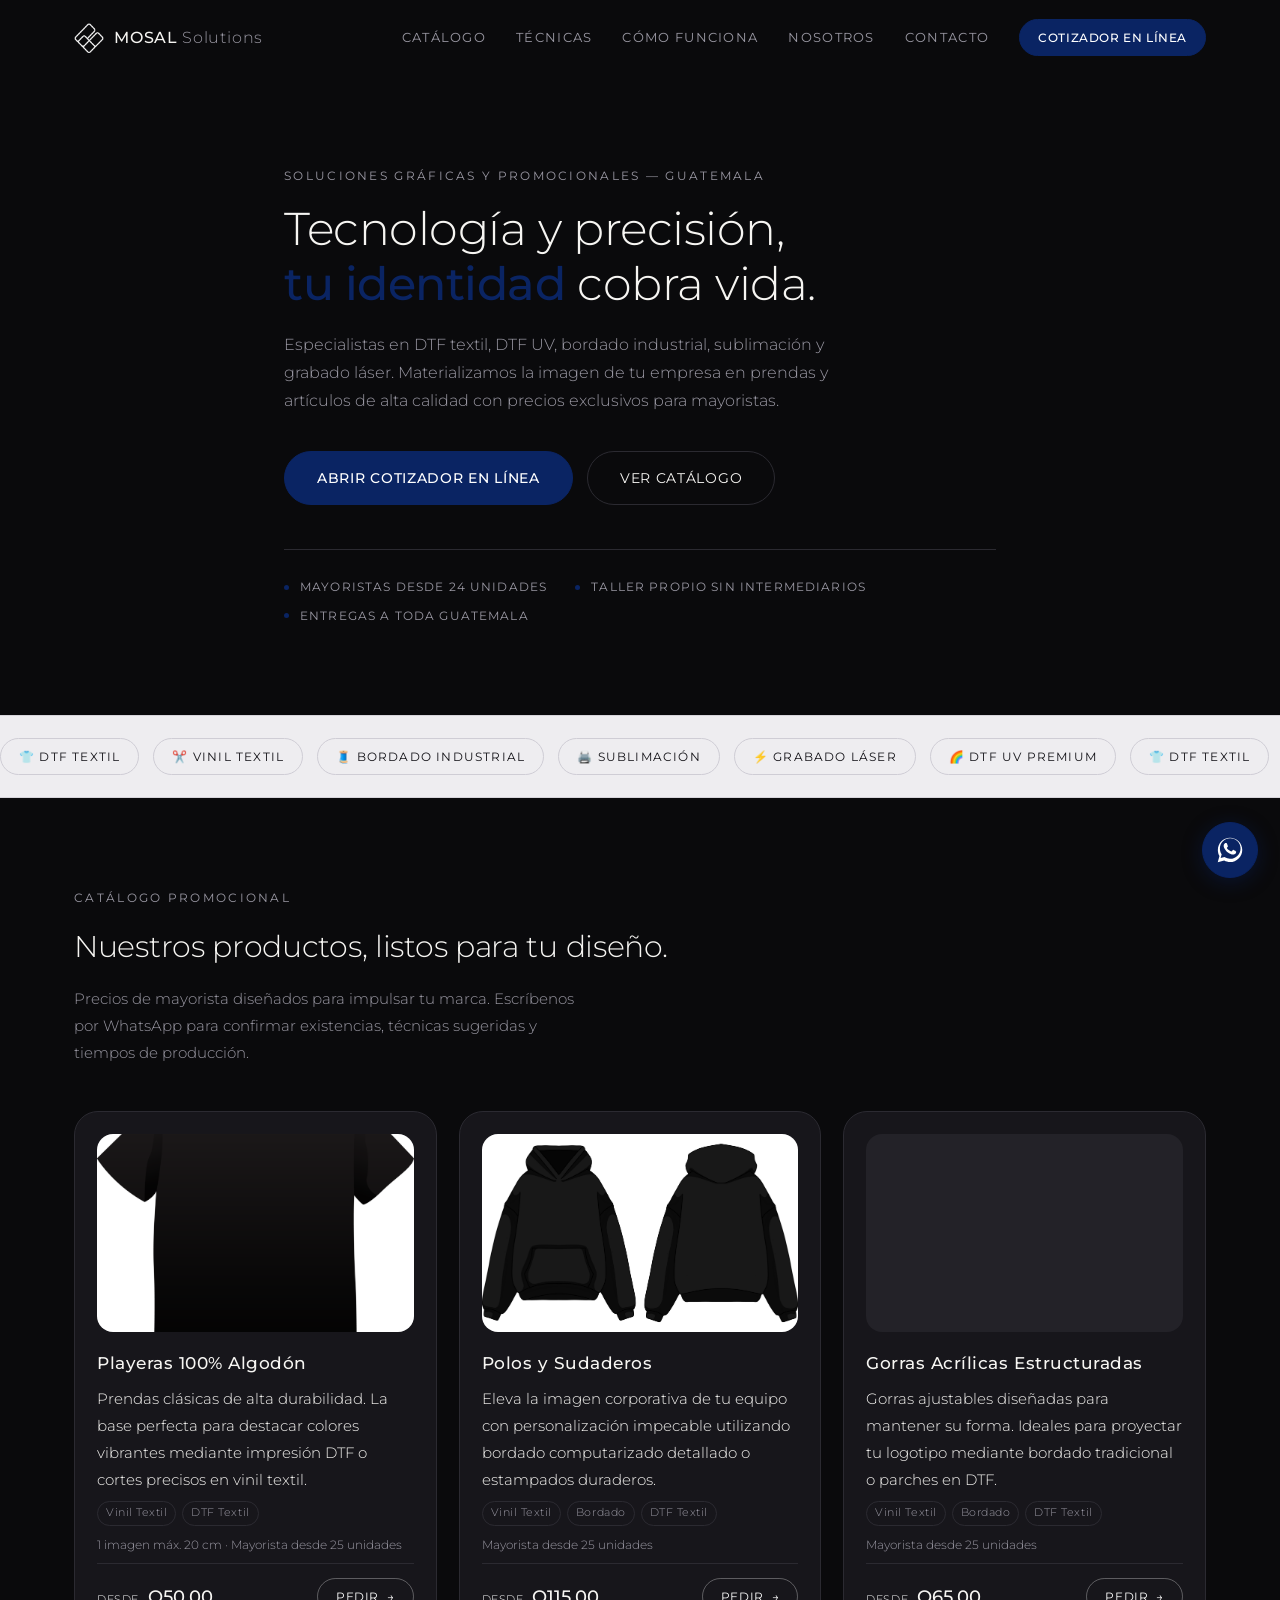
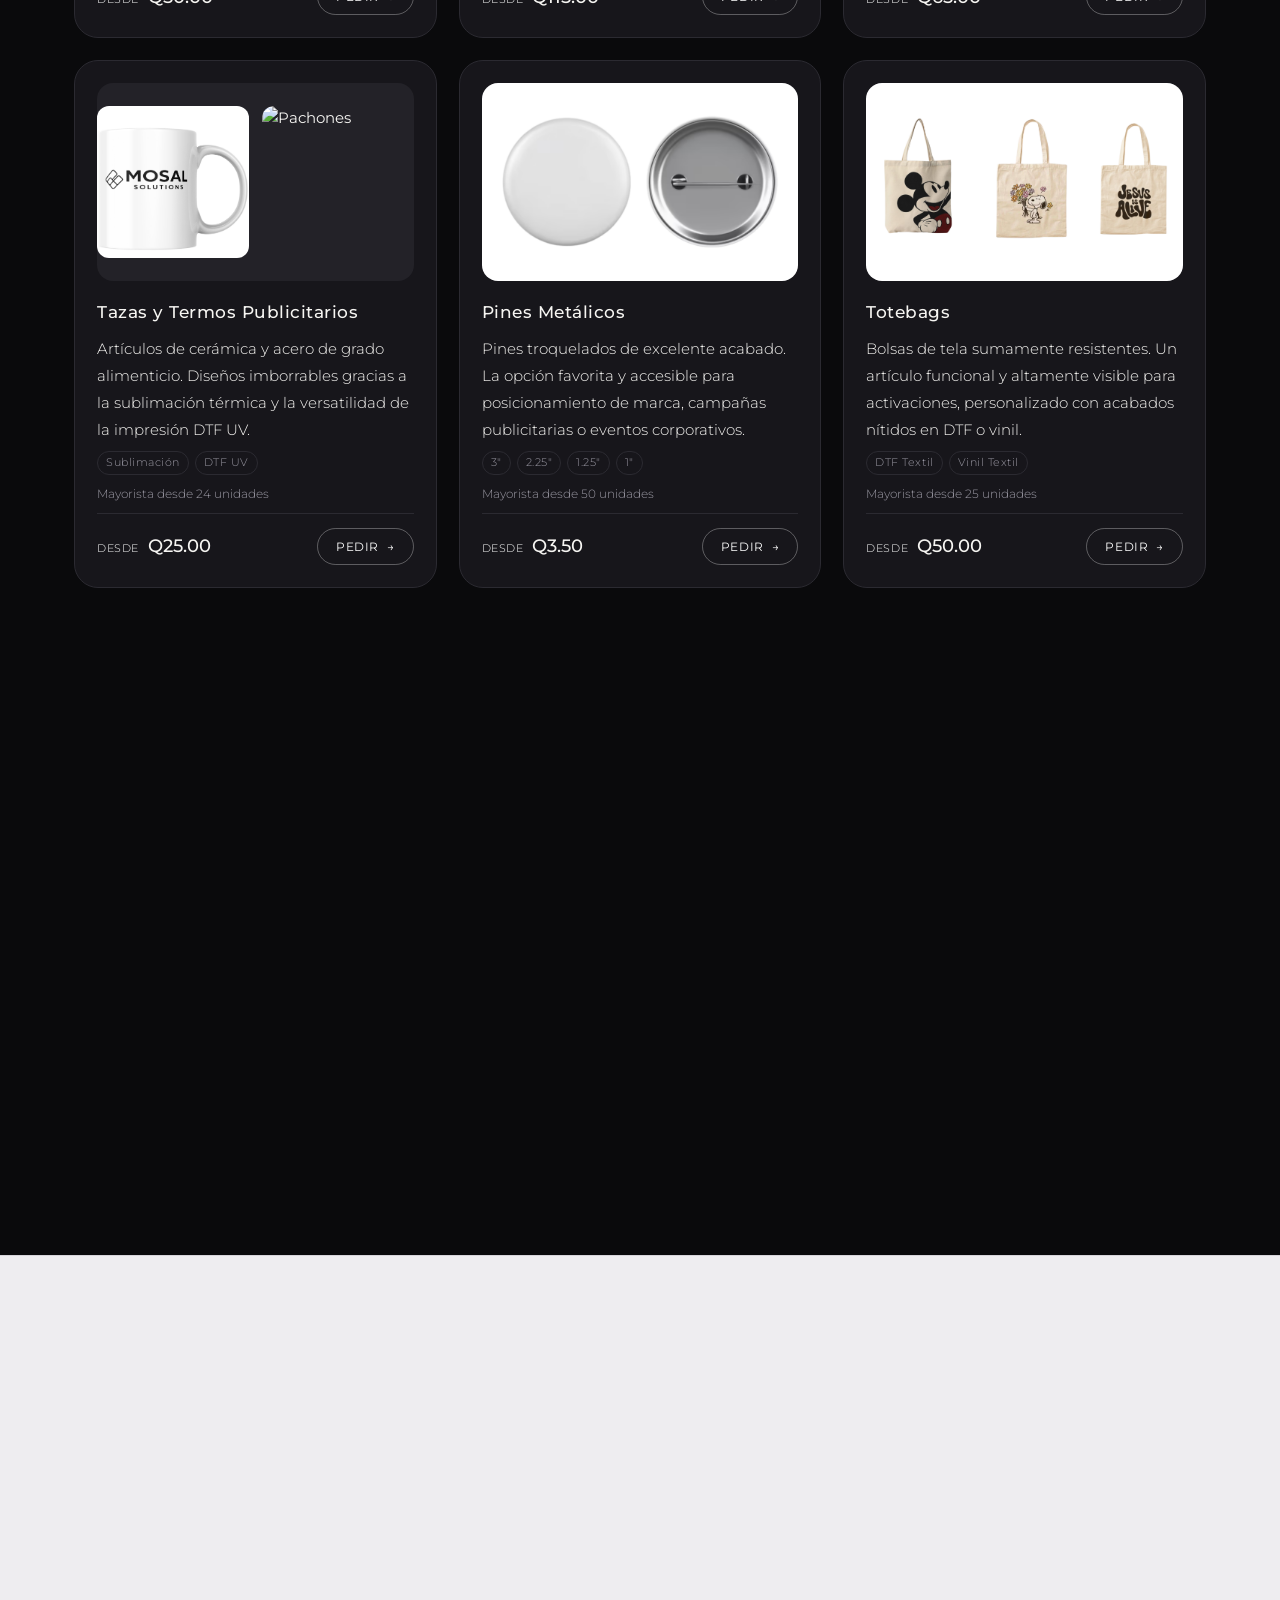
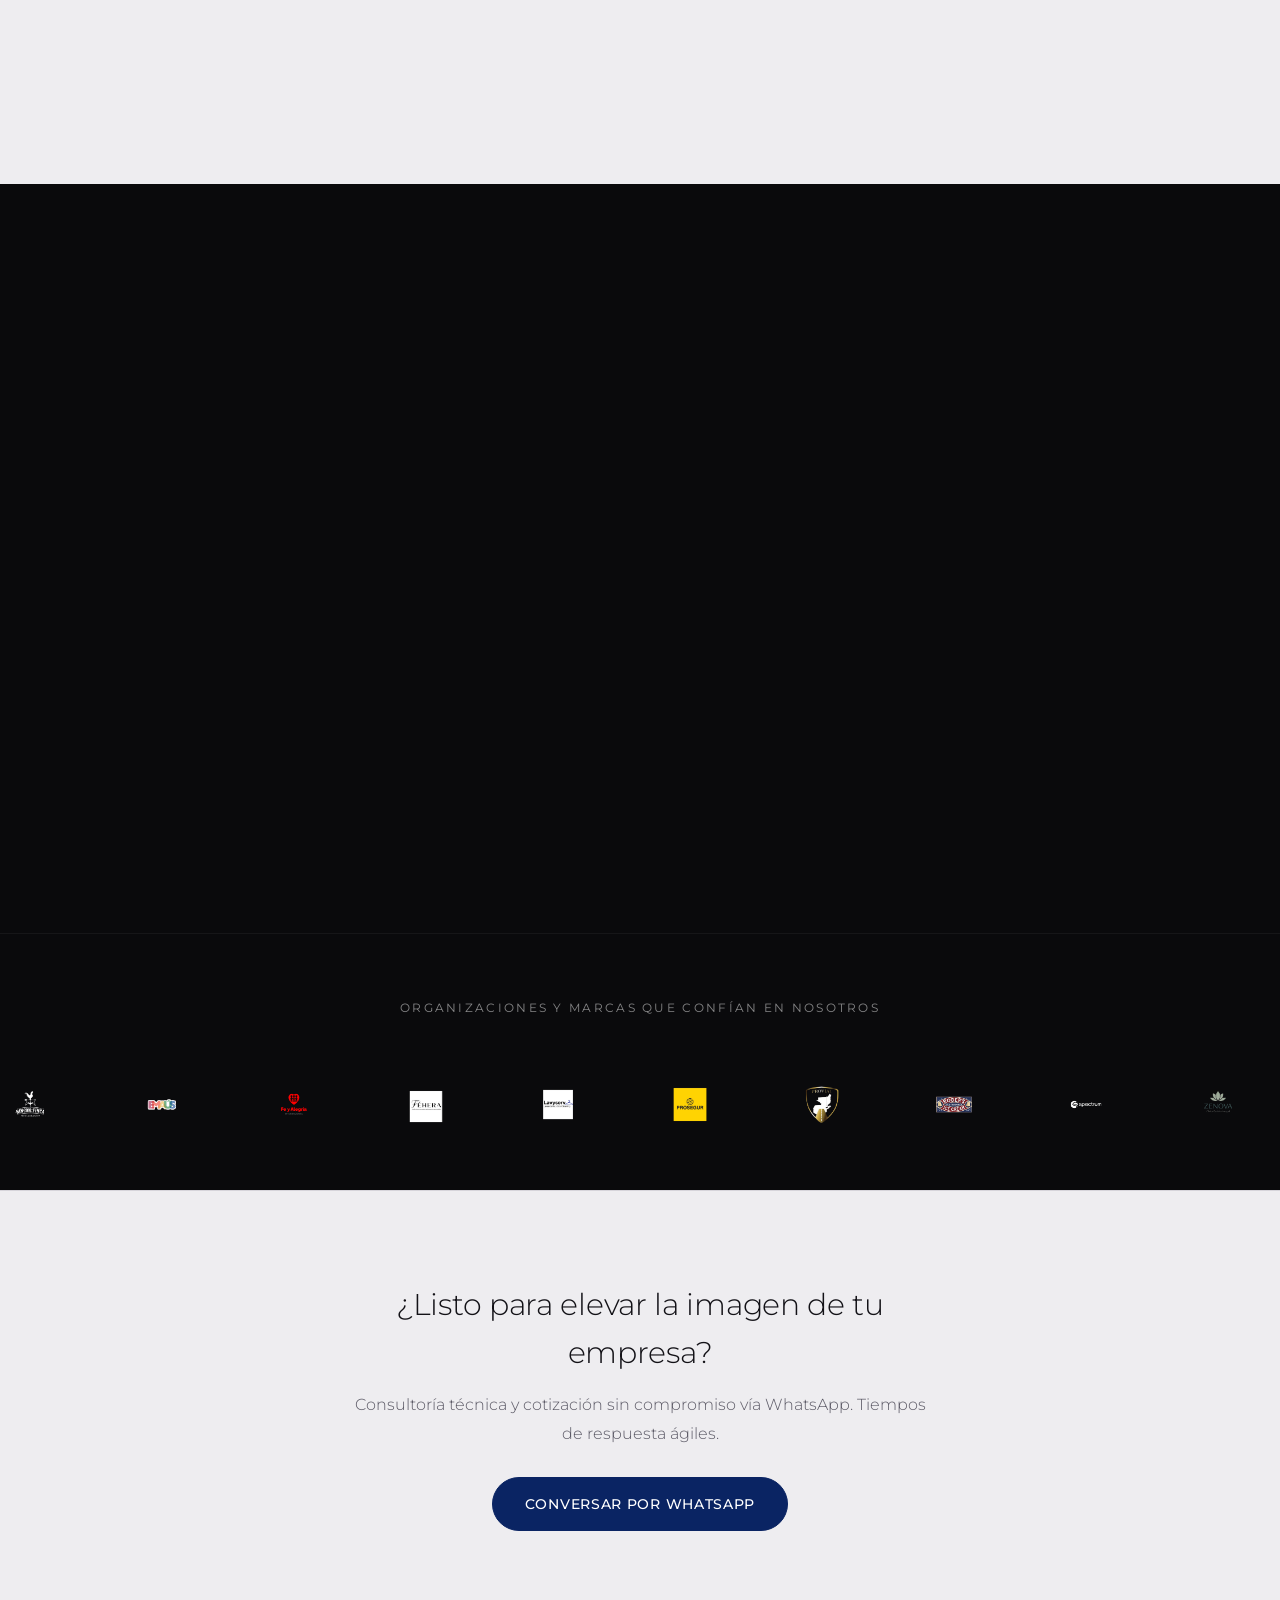
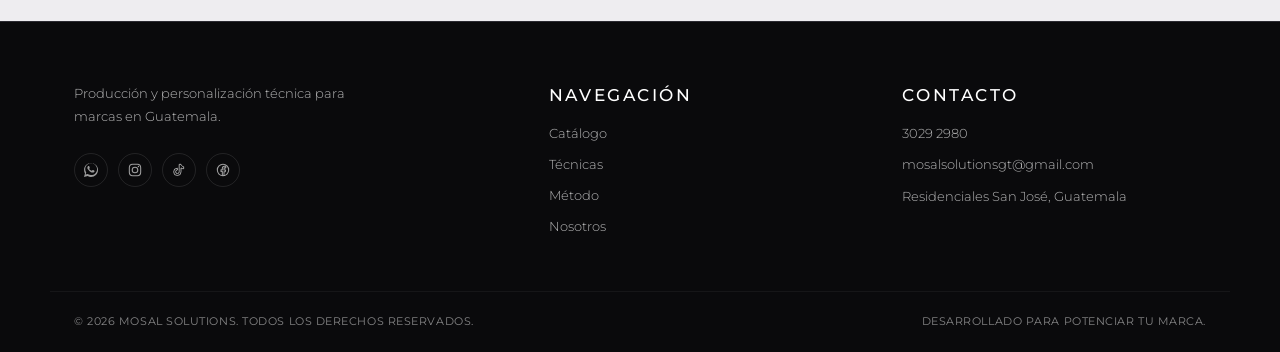
==== commit d7ab953b: "Actualización de Prendas y Tablas de Tallas" ====
--- a/index.html
+++ b/index.html
@@ -292,7 +292,7 @@
       <a href="#proceso" class="nav-link">Cómo funciona</a>
       <a href="#nosotros" class="nav-link">Nosotros</a>
       <a href="#contacto" class="nav-link">Contacto</a>
-      <a href="https://wa.me/50230292980?text=Hola%2C%20quiero%20cotizar%20un%20pedido%20con%20Mosal%20Solutions" class="btn btn-primary btn-sm nav-cta" target="_blank" rel="noopener">Cotizar por WhatsApp</a>
+      <a href="cotizador.html" class="btn btn-primary btn-sm nav-cta">Cotizador en Línea</a>
     </nav>
     <button class="nav-toggle" id="navToggle" aria-expanded="false" aria-controls="mainNav" aria-label="Abrir menú de navegación">
       <span></span><span></span><span></span>
@@ -317,8 +317,8 @@
         Especialistas en DTF textil, DTF UV, bordado industrial, sublimación y grabado láser. Materializamos la imagen de tu empresa en prendas y artículos de alta calidad con precios exclusivos para mayoristas.
       </p>
       <div class="hero-actions">
-        <a href="https://wa.me/50230292980?text=Hola%2C%20quiero%20cotizar%20un%20pedido%20con%20Mosal%20Solutions" class="btn btn-primary btn-lg" target="_blank" rel="noopener">
-          Cotizar por WhatsApp
+        <a href="cotizador.html" class="btn btn-primary btn-lg">
+          Abrir Cotizador en Línea
         </a>
         <a href="#productos" class="btn btn-ghost btn-lg">Ver catálogo</a>
       </div>
